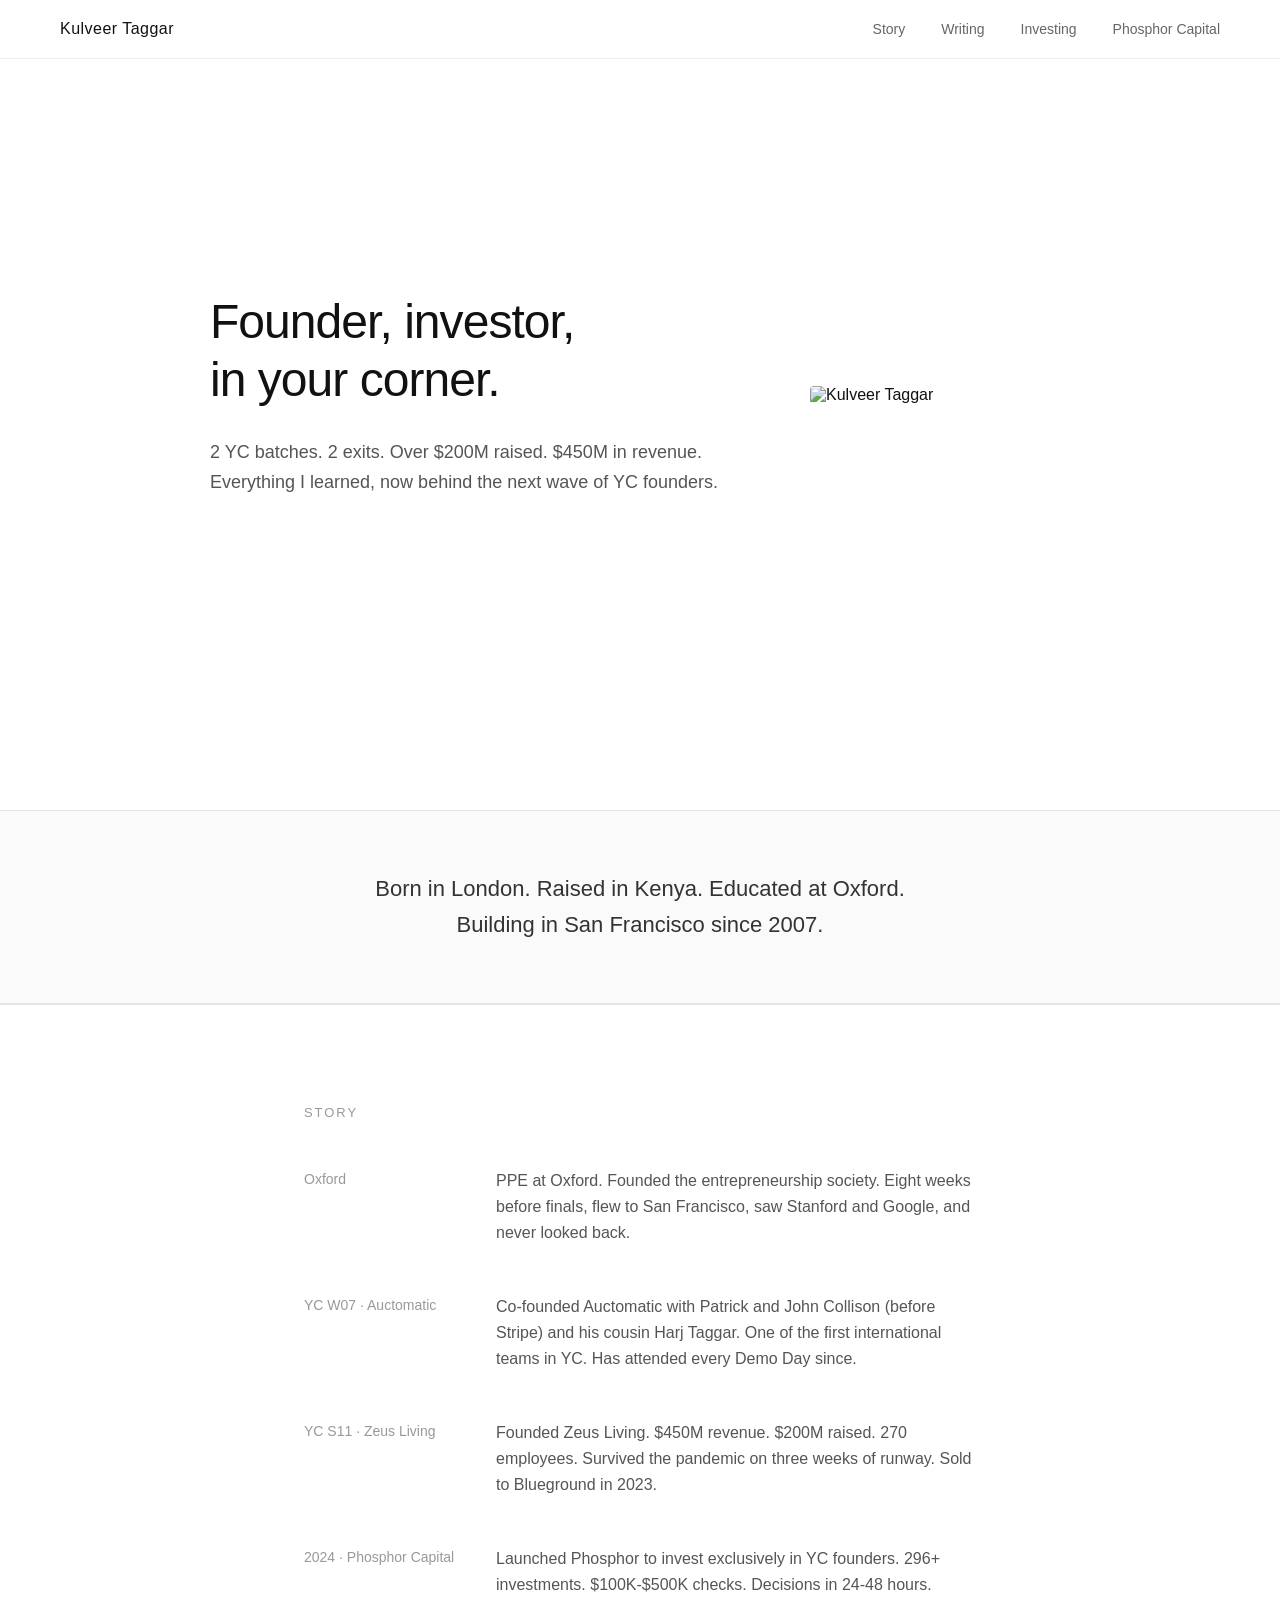
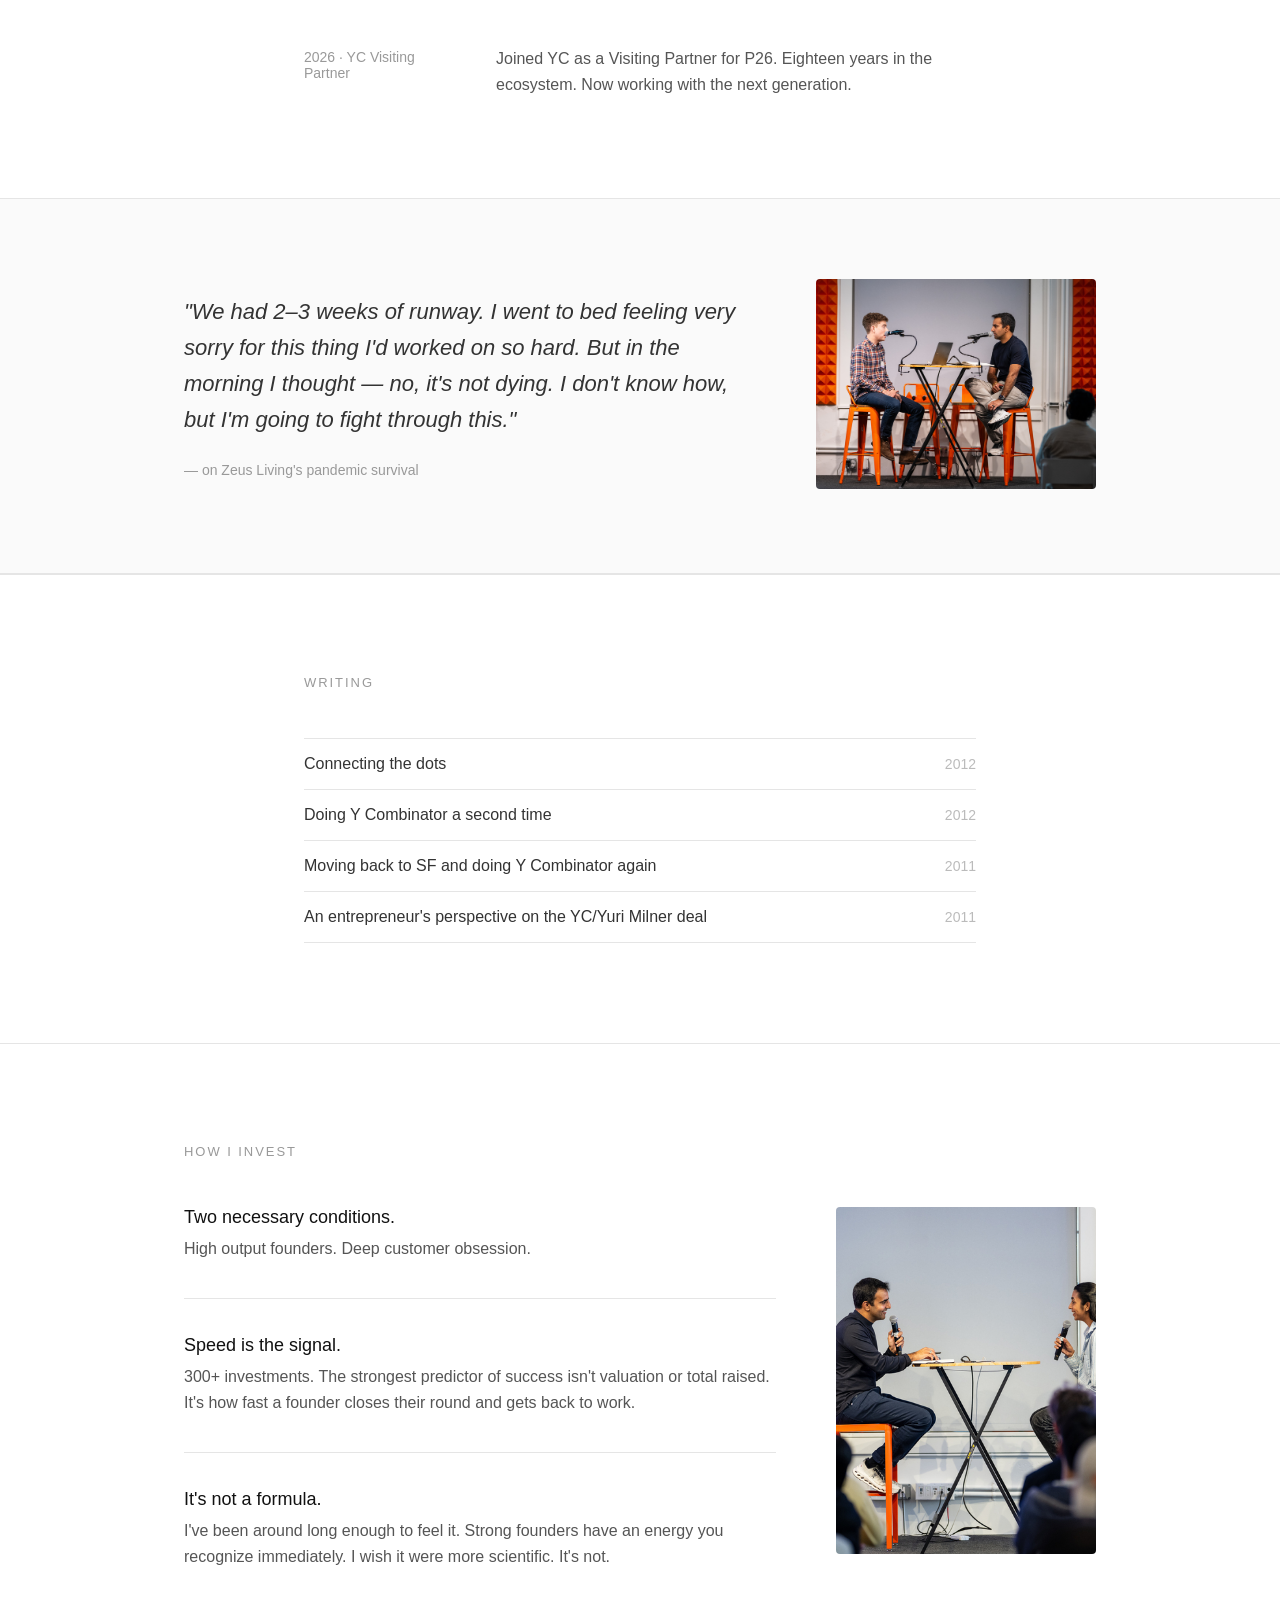
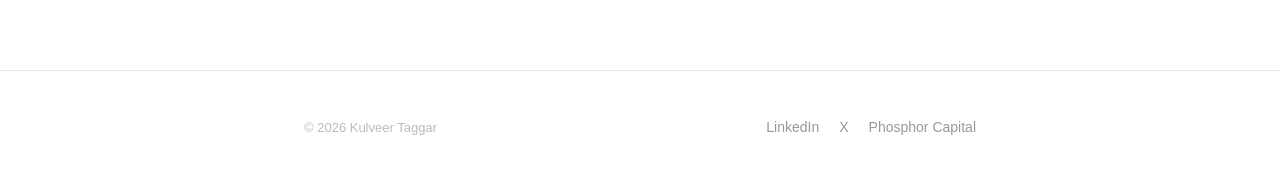
==== index.html @ 2632ff3e "Initial commit — Kulveer Taggar personal site Co-Authored-By: Claude Opus 4.6 (1M context) <noreply@" ====
<!DOCTYPE html>
<html lang="en">
<head>
  <meta charset="utf-8">
  <title>Kulveer Taggar</title>
  <meta content="width=device-width, initial-scale=1" name="viewport">
  <link href="css/style.css" rel="stylesheet" type="text/css">
  <link href="https://fonts.googleapis.com" rel="preconnect">
  <link href="https://fonts.gstatic.com" rel="preconnect" crossorigin="anonymous">
  <script src="https://ajax.googleapis.com/ajax/libs/webfont/1.6.26/webfont.js" type="text/javascript"></script>
  <script type="text/javascript">WebFont.load({ google: { families: ["Jost:300,400,500,600"] } });</script>
</head>
<body>

  <!-- NAV -->
  <nav class="navbar">
    <div class="nav-name">Kulveer Taggar</div>
    <div class="nav-links">
      <a href="#story">Story</a>
      <a href="#writing">Writing</a>
      <a href="#investing">Investing</a>
      <a href="https://phosphorcap.com" target="_blank">Phosphor Capital</a>
    </div>
  </nav>

  <!-- HERO -->
  <section class="hero">
    <div class="container-wide">
      <div class="hero-inner">
        <div class="hero-text">
          <h1>Founder, investor,<br>in your corner.</h1>
          <p>2 YC batches. 2 exits. Over $200M raised. $450M in revenue. Everything I learned, now behind the next wave of YC founders.</p>
        </div>
        <div class="hero-image">
          <img src="images/kulveer-headshot.jpg" alt="Kulveer Taggar">
        </div>
      </div>
    </div>
  </section>

  <!-- BIO STRIP -->
  <div class="bio-strip">
    <div class="container">
      <p>Born in London. Raised in Kenya. Educated at Oxford.<br>Building in San Francisco since 2007.</p>
    </div>
  </div>

  <!-- STORY -->
  <section class="story section-border" id="story">
    <div class="container">
      <h2>Story</h2>
      <div class="story-list">
        <div class="story-item">
          <div class="year">Oxford</div>
          <div class="content">
            <p>PPE at Oxford. Founded the entrepreneurship society. Eight weeks before finals, flew to San Francisco, saw Stanford and Google, and never looked back.</p>
          </div>
        </div>
        <div class="story-item">
          <div class="year">YC W07 · Auctomatic</div>
          <div class="content">
            <p>Co-founded Auctomatic with Patrick and John Collison (before Stripe) and his cousin Harj Taggar. One of the first international teams in YC. Has attended every Demo Day since.</p>
          </div>
        </div>
        <div class="story-item">
          <div class="year">YC S11 · Zeus Living</div>
          <div class="content">
            <p>Founded Zeus Living. $450M revenue. $200M raised. 270 employees. Survived the pandemic on three weeks of runway. Sold to Blueground in 2023.</p>
          </div>
        </div>
        <div class="story-item">
          <div class="year">2024 · Phosphor Capital</div>
          <div class="content">
            <p>Launched Phosphor to invest exclusively in YC founders. 296+ investments. $100K-$500K checks. Decisions in 24-48 hours.</p>
          </div>
        </div>
        <div class="story-item">
          <div class="year">2026 · YC Visiting Partner</div>
          <div class="content">
            <p>Joined YC as a Visiting Partner for P26. Eighteen years in the ecosystem. Now working with the next generation.</p>
          </div>
        </div>
      </div>
    </div>
  </section>

  <!-- QUOTE -->
  <div class="quote-section">
    <div class="container-wide">
      <div class="quote-with-image">
        <div class="quote-text">
          <blockquote>"We had 2–3 weeks of runway. I went to bed feeling very sorry for this thing I'd worked on so hard. But in the morning I thought — no, it's not dying. I don't know how, but I'm going to fight through this."</blockquote>
          <div class="attribution">— on Zeus Living's pandemic survival</div>
        </div>
        <div class="quote-image">
          <img src="images/kul-founder-1.jpg" alt="Kulveer working with a founder at YC">
        </div>
      </div>
    </div>
  </div>

  <!-- WRITING -->
  <section class="writing section-border" id="writing">
    <div class="container">
      <h2>Writing</h2>
      <div class="writing-list">
        <a href="writing/connecting-the-dots.html" class="writing-item">
          <span class="writing-title">Connecting the dots</span>
          <span class="writing-date">2012</span>
        </a>
        <a href="writing/doing-yc-a-second-time.html" class="writing-item">
          <span class="writing-title">Doing Y Combinator a second time</span>
          <span class="writing-date">2012</span>
        </a>
        <a href="writing/moving-back-to-sf.html" class="writing-item">
          <span class="writing-title">Moving back to SF and doing Y Combinator again</span>
          <span class="writing-date">2011</span>
        </a>
        <a href="writing/yc-yuri-milner-deal.html" class="writing-item">
          <span class="writing-title">An entrepreneur's perspective on the YC/Yuri Milner deal</span>
          <span class="writing-date">2011</span>
        </a>
      </div>

    </div>
  </section>


  <!-- INVESTING -->
  <section class="investing section-border" id="investing">
    <div class="container-wide">
      <h2>How I Invest</h2>
      <div class="investing-layout">
        <div class="principles">
          <div class="principle">
            <h3>Two necessary conditions.</h3>
            <p>High output founders. Deep customer obsession.</p>
          </div>
          <div class="principle">
            <h3>Speed is the signal.</h3>
            <p>300+ investments. The strongest predictor of success isn't valuation or total raised. It's how fast a founder closes their round and gets back to work.</p>
          </div>
          <div class="principle">
            <h3>It's not a formula.</h3>
            <p>I've been around long enough to feel it. Strong founders have an energy you recognize immediately. I wish it were more scientific. It's not.</p>
          </div>
        </div>
        <div class="investing-image">
          <img src="images/kul-founder-2.jpg" alt="Kulveer on stage with a founder at YC">
        </div>
      </div>
    </div>
  </section>

  <!-- FOOTER -->
  <footer>
    <div class="footer-inner">
      <div class="footer-copy">&copy; 2026 Kulveer Taggar</div>
      <div class="footer-links">
        <a href="https://www.linkedin.com/in/kulveer/" target="_blank">LinkedIn</a>
        <a href="https://x.com/kul" target="_blank">X</a>
        <a href="https://phosphorcap.com" target="_blank">Phosphor Capital</a>
      </div>
    </div>
  </footer>

</body>
</html>
---- css/style.css ----
* {
  margin: 0;
  padding: 0;
  box-sizing: border-box;
}

body {
  font-family: 'Jost', sans-serif;
  background-color: #fff;
  color: #111;
  -webkit-font-smoothing: antialiased;
}

a {
  color: inherit;
  text-decoration: none;
}

/* NAV */
.navbar {
  position: fixed;
  top: 0;
  left: 0;
  right: 0;
  z-index: 100;
  background-color: rgba(255,255,255,0.95);
  backdrop-filter: blur(10px);
  -webkit-backdrop-filter: blur(10px);
  padding: 20px 60px;
  display: flex;
  justify-content: space-between;
  align-items: center;
  border-bottom: 1px solid #eee;
}

.nav-name {
  font-size: 16px;
  font-weight: 500;
  letter-spacing: 0.03em;
}

.nav-links {
  display: flex;
  gap: 36px;
  font-size: 14px;
  font-weight: 400;
  color: #666;
}

.nav-links a:hover {
  color: #111;
}

/* LAYOUT */
.container {
  max-width: 720px;
  margin: 0 auto;
  padding: 0 24px;
}

.container-wide {
  max-width: 960px;
  margin: 0 auto;
  padding: 0 24px;
}

section {
  padding: 100px 0;
}

.section-border {
  border-top: 1px solid #e5e5e5;
}

/* HERO */
.hero {
  min-height: 90vh;
  display: flex;
  align-items: center;
  padding-top: 80px;
}

.hero-inner {
  display: flex;
  align-items: center;
  gap: 80px;
}

.hero-text h1 {
  font-size: 48px;
  font-weight: 300;
  line-height: 1.2;
  margin-bottom: 28px;
  letter-spacing: -0.02em;
}

.hero-text p {
  font-size: 18px;
  line-height: 30px;
  color: #555;
  max-width: 520px;
}

.hero-image img {
  width: 260px;
  object-fit: cover;
  display: block;
  border-radius: 4px;
  filter: grayscale(15%);
}

/* BIO STRIP */
.bio-strip {
  background-color: #fafafa;
  border-top: 1px solid #e5e5e5;
  border-bottom: 1px solid #e5e5e5;
  padding: 60px 0;
}

.bio-strip p {
  font-size: 22px;
  line-height: 36px;
  color: #333;
  text-align: center;
  max-width: 700px;
  margin: 0 auto;
  font-weight: 300;
}

/* STORY */
.story h2, .investing h2, .portfolio-section h2 {
  font-size: 13px;
  font-weight: 500;
  letter-spacing: 0.15em;
  text-transform: uppercase;
  color: #999;
  margin-bottom: 48px;
}

.story-list {
  display: flex;
  flex-direction: column;
  gap: 48px;
}

.story-item {
  display: grid;
  grid-template-columns: 160px 1fr;
  gap: 32px;
}

.story-item .year {
  font-size: 14px;
  font-weight: 400;
  color: #999;
  padding-top: 3px;
}

.story-item .content h3 {
  font-size: 18px;
  font-weight: 500;
  margin-bottom: 8px;
}

.story-item .content p {
  font-size: 16px;
  line-height: 26px;
  color: #555;
}

/* PORTFOLIO */
.portfolio-section {
  padding: 100px 0;
}

.portfolio-grid {
  display: flex;
  flex-wrap: wrap;
  gap: 0;
}

.portfolio-grid a {
  font-size: 16px;
  color: #555;
  padding: 6px 0;
  border-bottom: 1px solid transparent;
  transition: color 0.15s;
}

.portfolio-grid a:hover {
  color: #111;
}

.portfolio-grid a::after {
  content: ", ";
  color: #ccc;
}

.portfolio-grid a:last-child::after {
  content: "";
}

.portfolio-note {
  margin-top: 24px;
  font-size: 14px;
  color: #999;
}

/* QUOTE WITH IMAGE */
.quote-with-image {
  display: grid;
  grid-template-columns: 1fr 280px;
  gap: 60px;
  align-items: center;
}

.quote-text blockquote {
  font-size: 22px;
  line-height: 36px;
  font-weight: 300;
  color: #333;
  font-style: italic;
  max-width: 640px;
}

.quote-text .attribution {
  margin-top: 24px;
  font-size: 14px;
  color: #999;
  font-style: normal;
}

.quote-image img {
  width: 100%;
  border-radius: 4px;
  object-fit: cover;
  aspect-ratio: 4/3;
}

/* INVESTING WITH IMAGE */
.investing-layout {
  display: grid;
  grid-template-columns: 1fr 260px;
  gap: 60px;
  align-items: start;
}

.investing-image {
  position: sticky;
  top: 100px;
}

.investing-image img {
  width: 100%;
  border-radius: 4px;
  object-fit: cover;
  aspect-ratio: 3/4;
  object-position: center 20%;
}

/* WRITING */
.writing h2 {
  font-size: 13px;
  font-weight: 500;
  letter-spacing: 0.15em;
  text-transform: uppercase;
  color: #999;
  margin-bottom: 48px;
}

.writing-list {
  display: flex;
  flex-direction: column;
}

.writing-item {
  display: flex;
  justify-content: space-between;
  align-items: baseline;
  padding: 16px 0;
  border-bottom: 1px solid #e5e5e5;
  transition: color 0.15s;
  gap: 24px;
}

.writing-item:first-child {
  border-top: 1px solid #e5e5e5;
}

.writing-item:hover {
  color: #000;
}

.writing-item:hover .writing-title {
  color: #000;
}

.writing-title {
  font-size: 16px;
  color: #333;
  transition: color 0.15s;
}

.writing-date {
  font-size: 14px;
  color: #bbb;
  flex-shrink: 0;
}

.writing-archive {
  display: inline-block;
  margin-top: 24px;
  font-size: 14px;
  color: #999;
  border-bottom: 1px solid #ccc;
  transition: color 0.15s;
}

.writing-archive:hover {
  color: #111;
}

/* INVESTING */
.investing {
  padding: 100px 0;
}

.principles {
  display: flex;
  flex-direction: column;
  gap: 36px;
}

.principle {
  padding-bottom: 36px;
  border-bottom: 1px solid #e5e5e5;
}

.principle:last-child {
  border-bottom: none;
  padding-bottom: 0;
}

.principle h3 {
  font-size: 18px;
  font-weight: 500;
  margin-bottom: 8px;
}

.principle p {
  font-size: 16px;
  line-height: 26px;
  color: #555;
}

/* QUOTE */
.quote-section {
  background-color: #fafafa;
  border-top: 1px solid #e5e5e5;
  border-bottom: 1px solid #e5e5e5;
  padding: 80px 0;
}

/* FOOTER */
footer {
  border-top: 1px solid #e5e5e5;
  padding: 48px 0;
}

.footer-inner {
  max-width: 720px;
  margin: 0 auto;
  padding: 0 24px;
  display: flex;
  justify-content: space-between;
  align-items: center;
}

.footer-links {
  display: flex;
  gap: 20px;
  align-items: center;
}

.footer-links a {
  color: #999;
  font-size: 14px;
  transition: color 0.15s;
}

.footer-links a:hover {
  color: #111;
}

.footer-copy {
  color: #bbb;
  font-size: 13px;
}

.social-icon {
  width: 20px;
  height: 20px;
  display: inline-block;
  vertical-align: middle;
}

/* POST PAGES */
.post {
  padding-top: 120px;
  padding-bottom: 80px;
}

.post-date {
  font-size: 14px;
  color: #999;
  margin-bottom: 12px;
}

.post-title {
  font-size: 36px;
  font-weight: 400;
  line-height: 1.25;
  letter-spacing: -0.01em;
  margin-bottom: 48px;
}

.post-body p {
  font-size: 17px;
  line-height: 28px;
  color: #333;
  margin-bottom: 20px;
}

.post-body h2 {
  font-size: 18px;
  font-weight: 500;
  margin-top: 40px;
  margin-bottom: 12px;
  color: #111;
}

.post-back {
  display: inline-block;
  margin-top: 48px;
  font-size: 14px;
  color: #999;
  border-bottom: 1px solid #ccc;
  transition: color 0.15s;
}

.post-back:hover {
  color: #111;
}

/* RESPONSIVE */
@media (max-width: 768px) {
  .navbar {
    padding: 16px 24px;
  }
  .nav-links {
    gap: 24px;
    font-size: 13px;
  }
  .hero {
    min-height: auto;
    padding-top: 120px;
    padding-bottom: 60px;
  }
  .hero .container-wide {
    max-width: 100%;
  }
  .hero-inner {
    flex-direction: column-reverse;
    gap: 40px;
    text-align: center;
  }
  .hero-text h1 {
    font-size: 32px;
  }
  .hero-text p {
    max-width: 100%;
  }
  .hero-image img {
    width: 200px;
    margin: 0 auto;
  }
  section {
    padding: 70px 0;
  }
  .story-item {
    grid-template-columns: 1fr;
    gap: 8px;
  }
  .bio-strip p {
    font-size: 18px;
    line-height: 30px;
  }
  .quote-with-image {
    grid-template-columns: 1fr;
    gap: 32px;
  }
  .quote-text blockquote {
    font-size: 18px;
    line-height: 30px;
  }
  .quote-image img {
    max-width: 240px;
  }
  .investing-layout {
    grid-template-columns: 1fr;
    gap: 32px;
  }
  .investing-image {
    position: static;
    max-width: 240px;
  }
  .footer-inner {
    flex-direction: column;
    gap: 16px;
    text-align: center;
  }
}

@media (max-width: 480px) {
  .nav-links {
    display: none;
  }
}
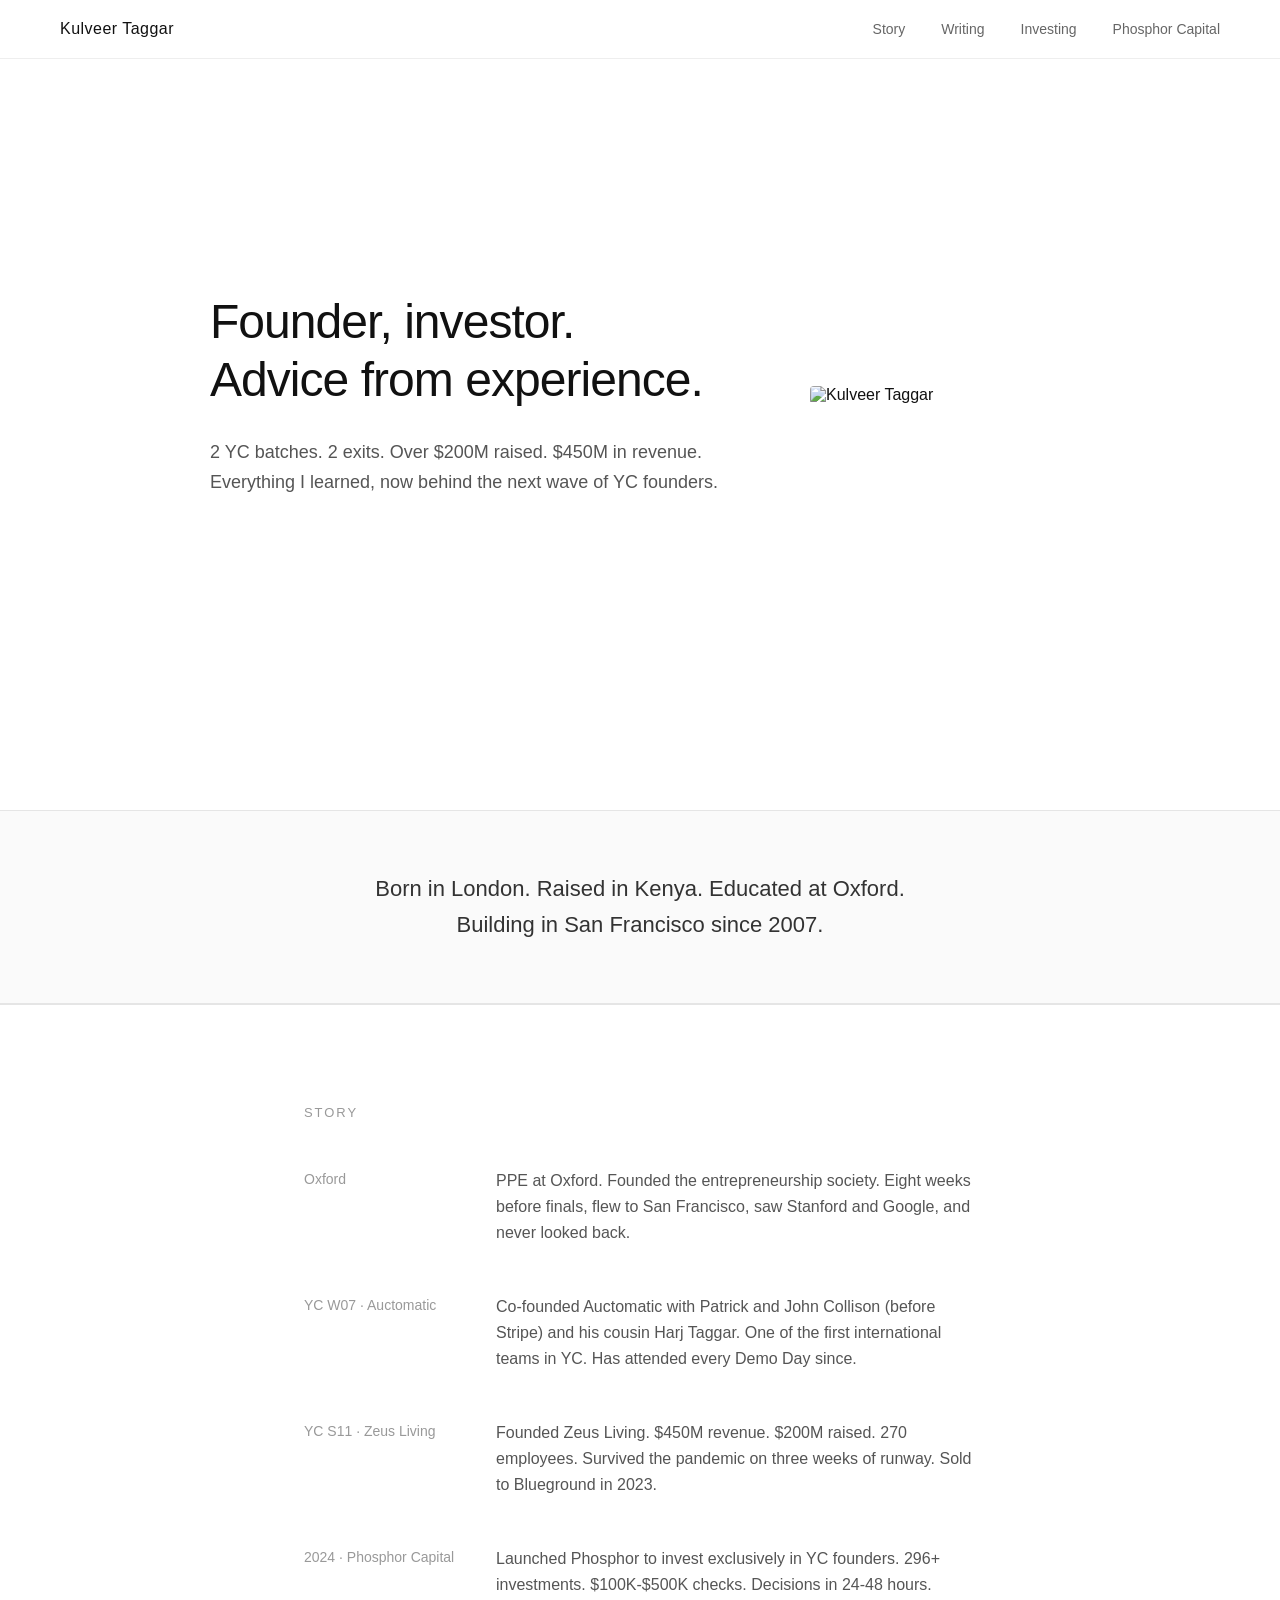
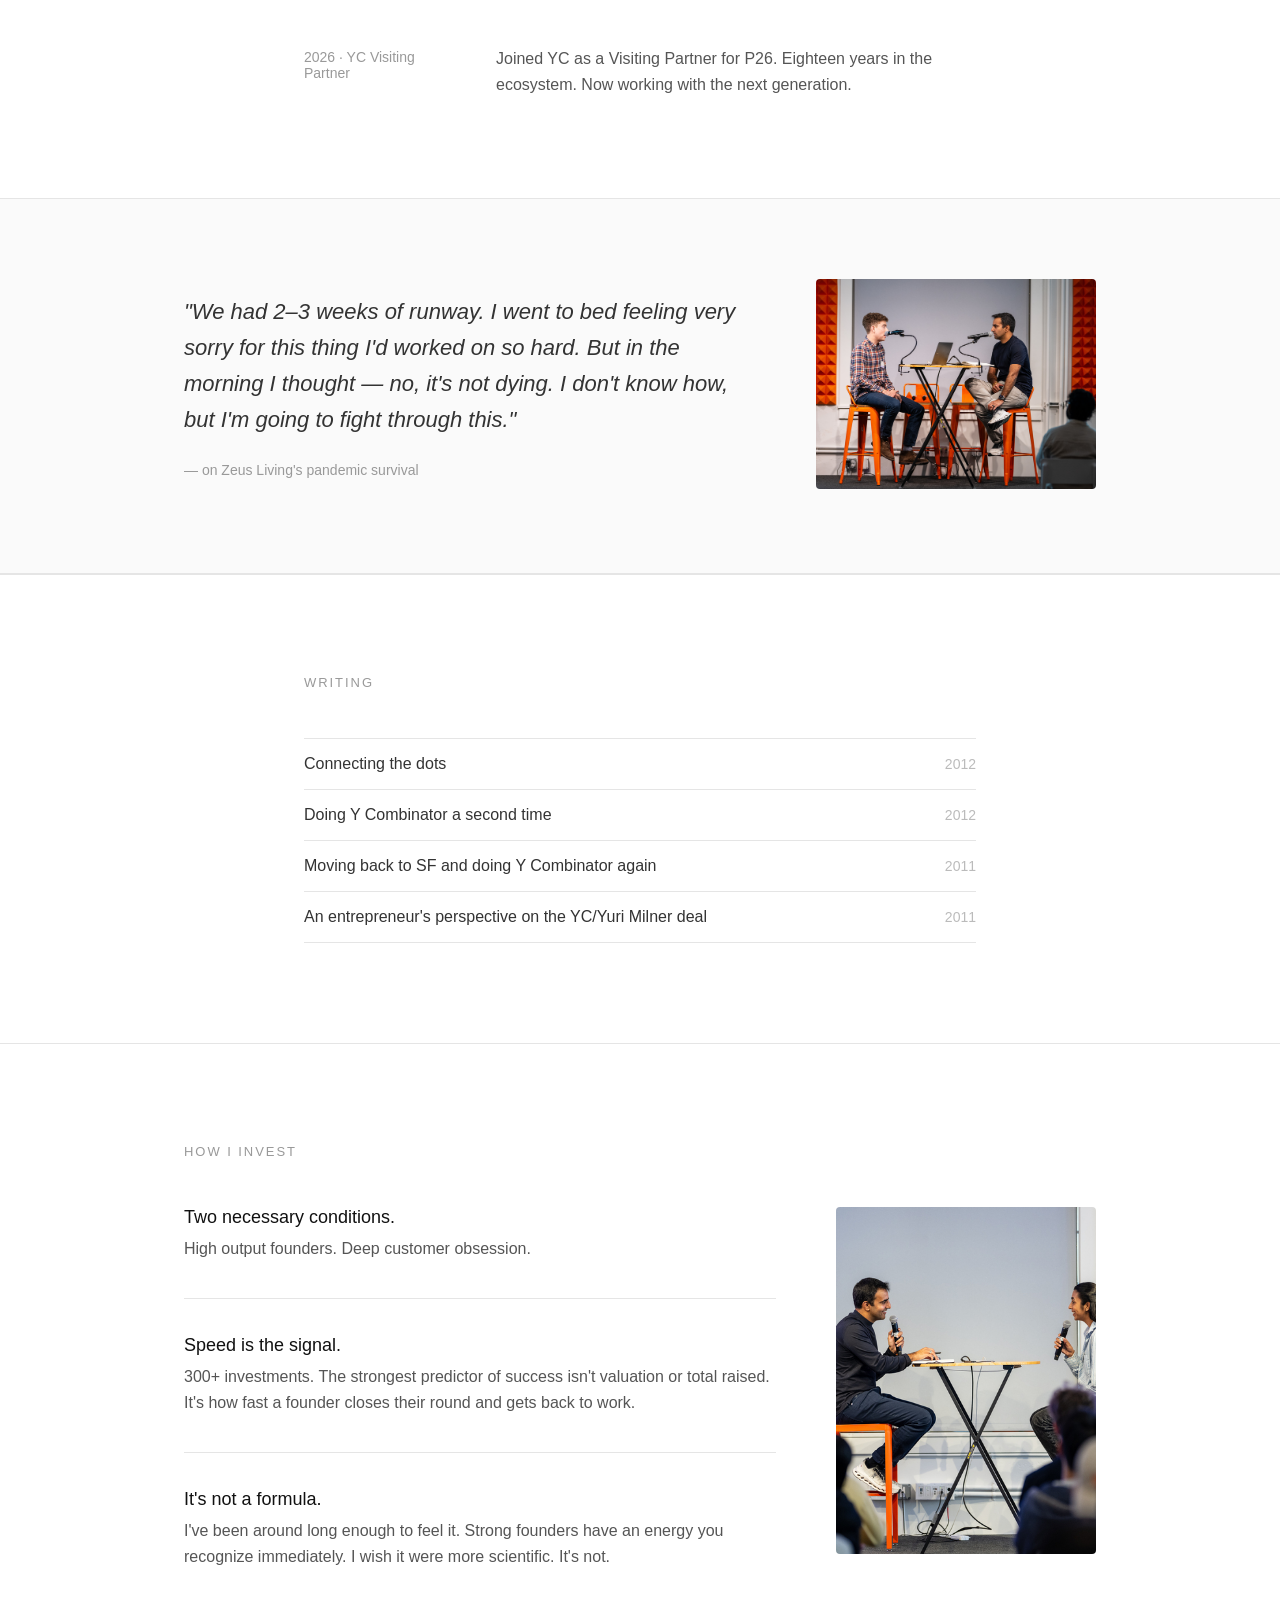
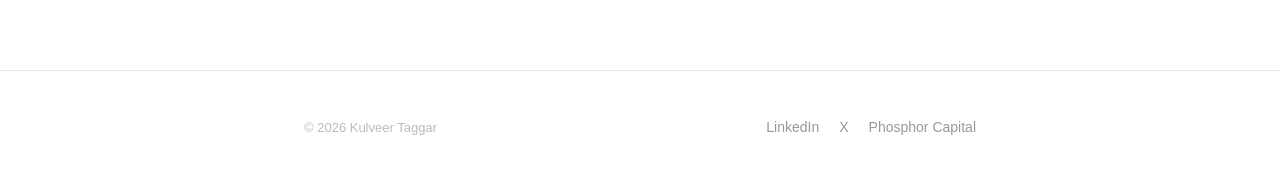
==== commit 51e850c5: "Update hero heading Co-Authored-By: Claude Opus 4.6 (1M context) <noreply@anthropic.com>" ====
--- a/index.html
+++ b/index.html
@@ -28,7 +28,7 @@
     <div class="container-wide">
       <div class="hero-inner">
         <div class="hero-text">
-          <h1>Founder, investor,<br>in your corner.</h1>
+          <h1>Founder, investor.<br>Advice from experience.</h1>
           <p>2 YC batches. 2 exits. Over $200M raised. $450M in revenue. Everything I learned, now behind the next wave of YC founders.</p>
         </div>
         <div class="hero-image">
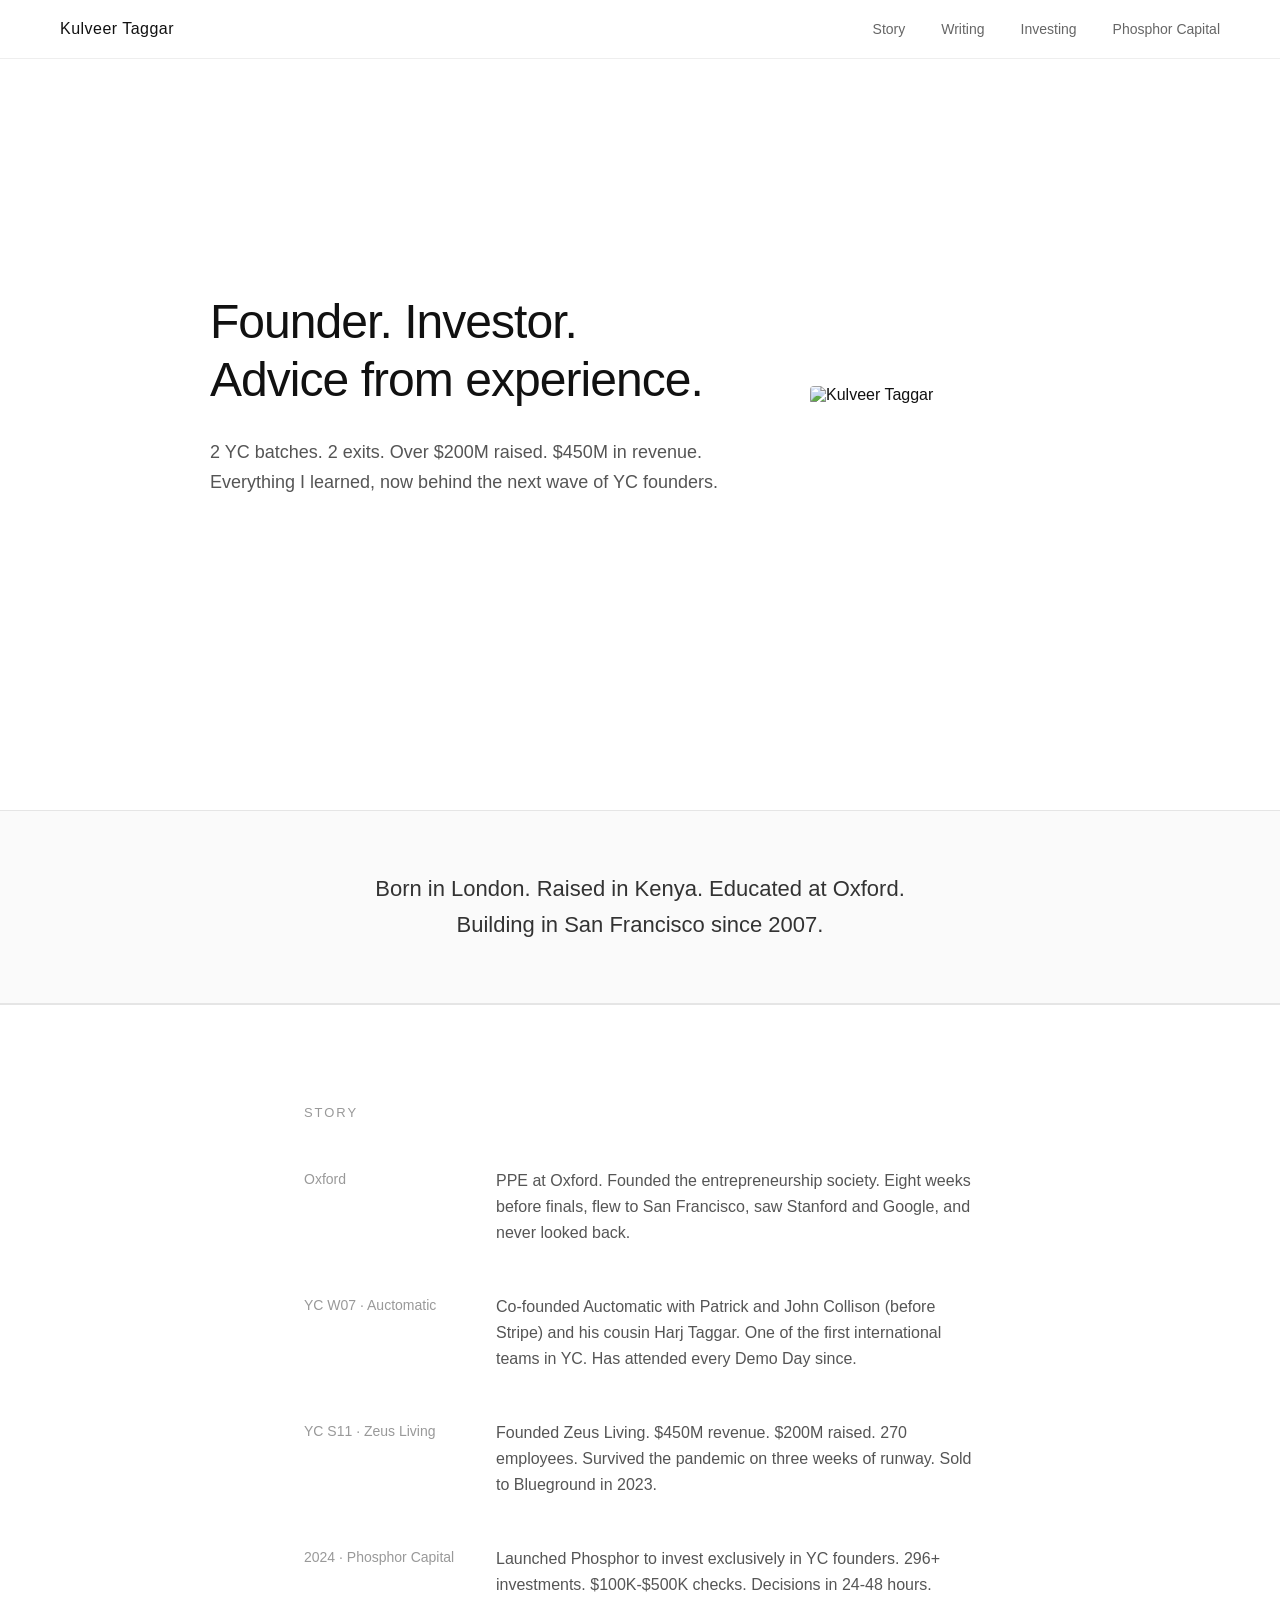
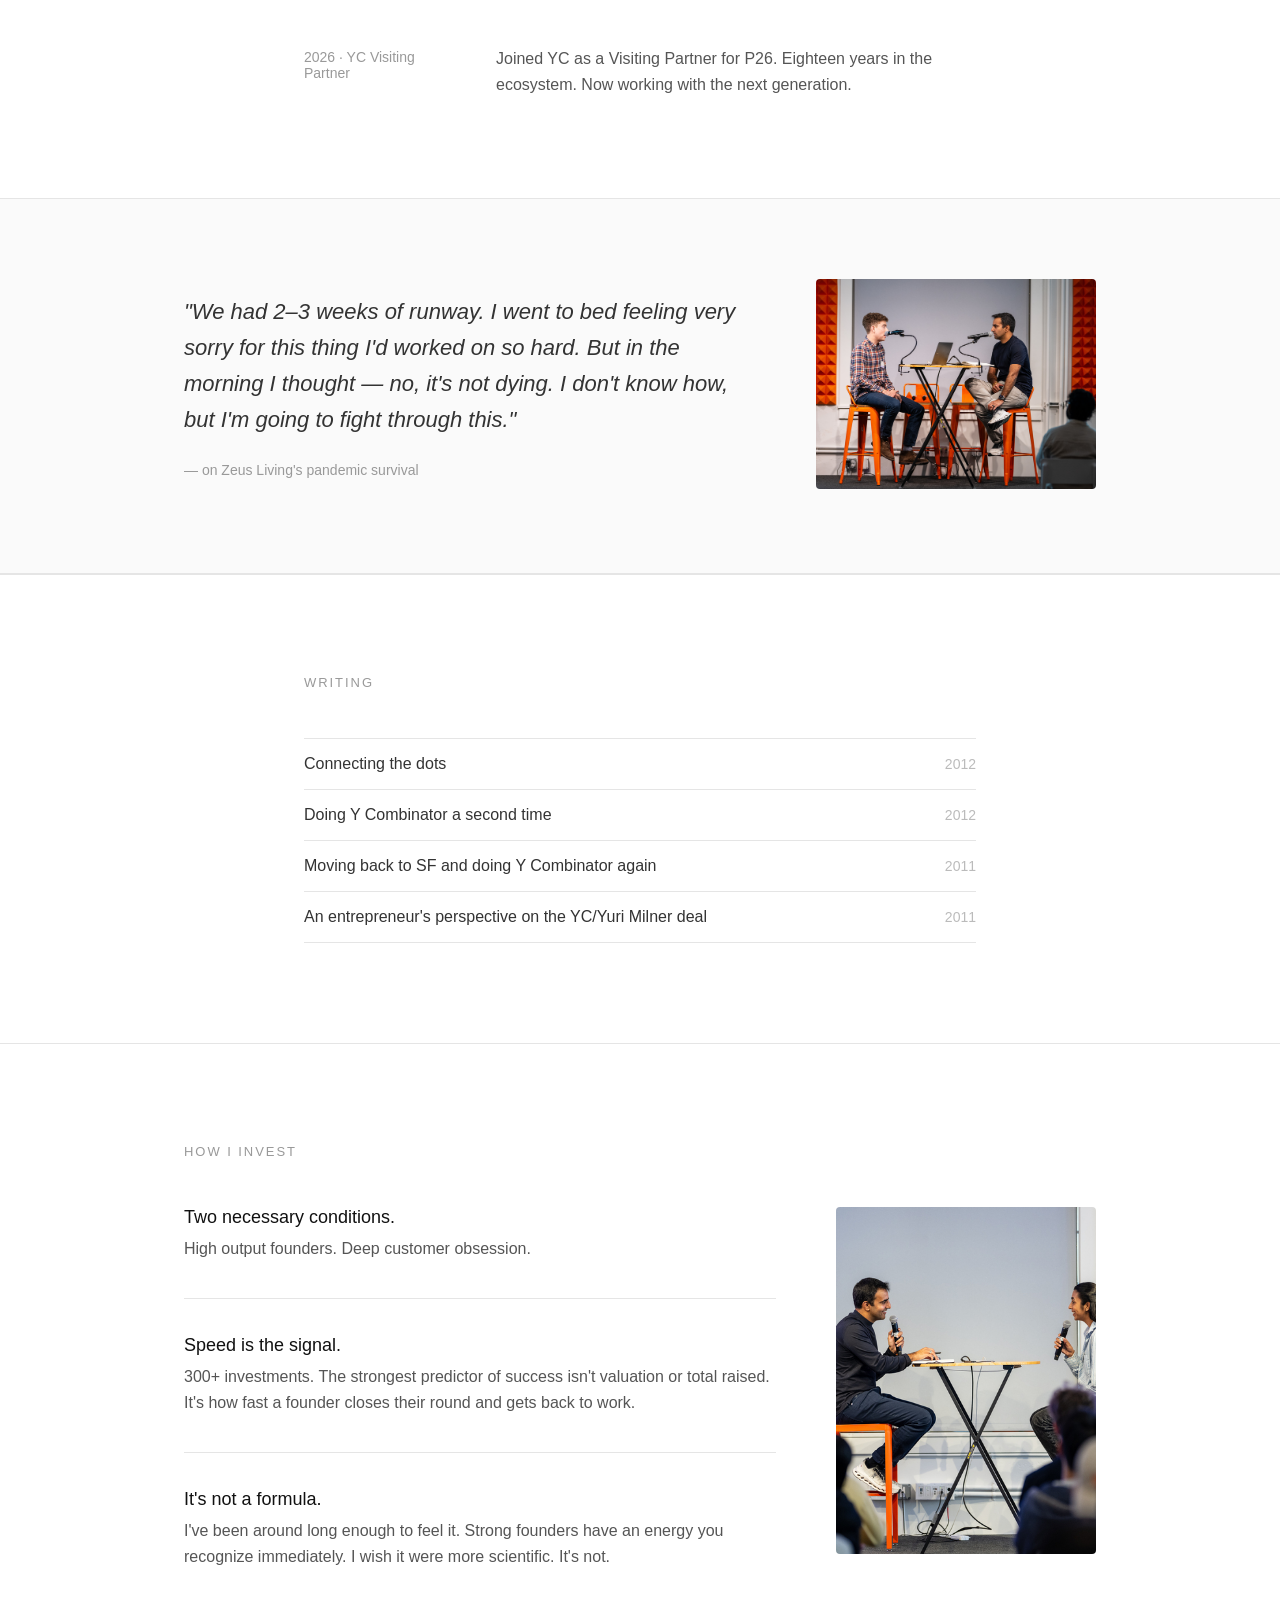
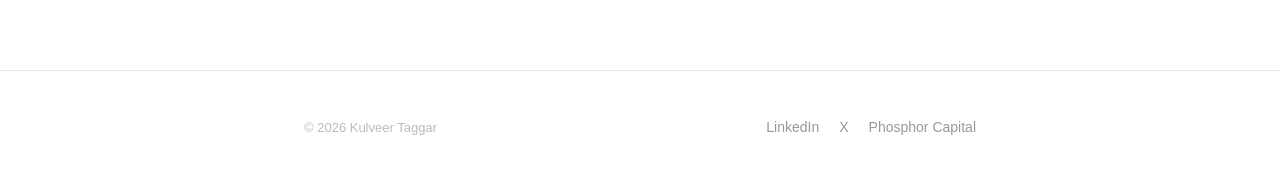
==== commit 88f3bbea: "Fix heading punctuation Co-Authored-By: Claude Opus 4.6 (1M context) <noreply@anthropic.com>" ====
--- a/index.html
+++ b/index.html
@@ -28,7 +28,7 @@
     <div class="container-wide">
       <div class="hero-inner">
         <div class="hero-text">
-          <h1>Founder, investor.<br>Advice from experience.</h1>
+          <h1>Founder. Investor.<br>Advice from experience.</h1>
           <p>2 YC batches. 2 exits. Over $200M raised. $450M in revenue. Everything I learned, now behind the next wave of YC founders.</p>
         </div>
         <div class="hero-image">
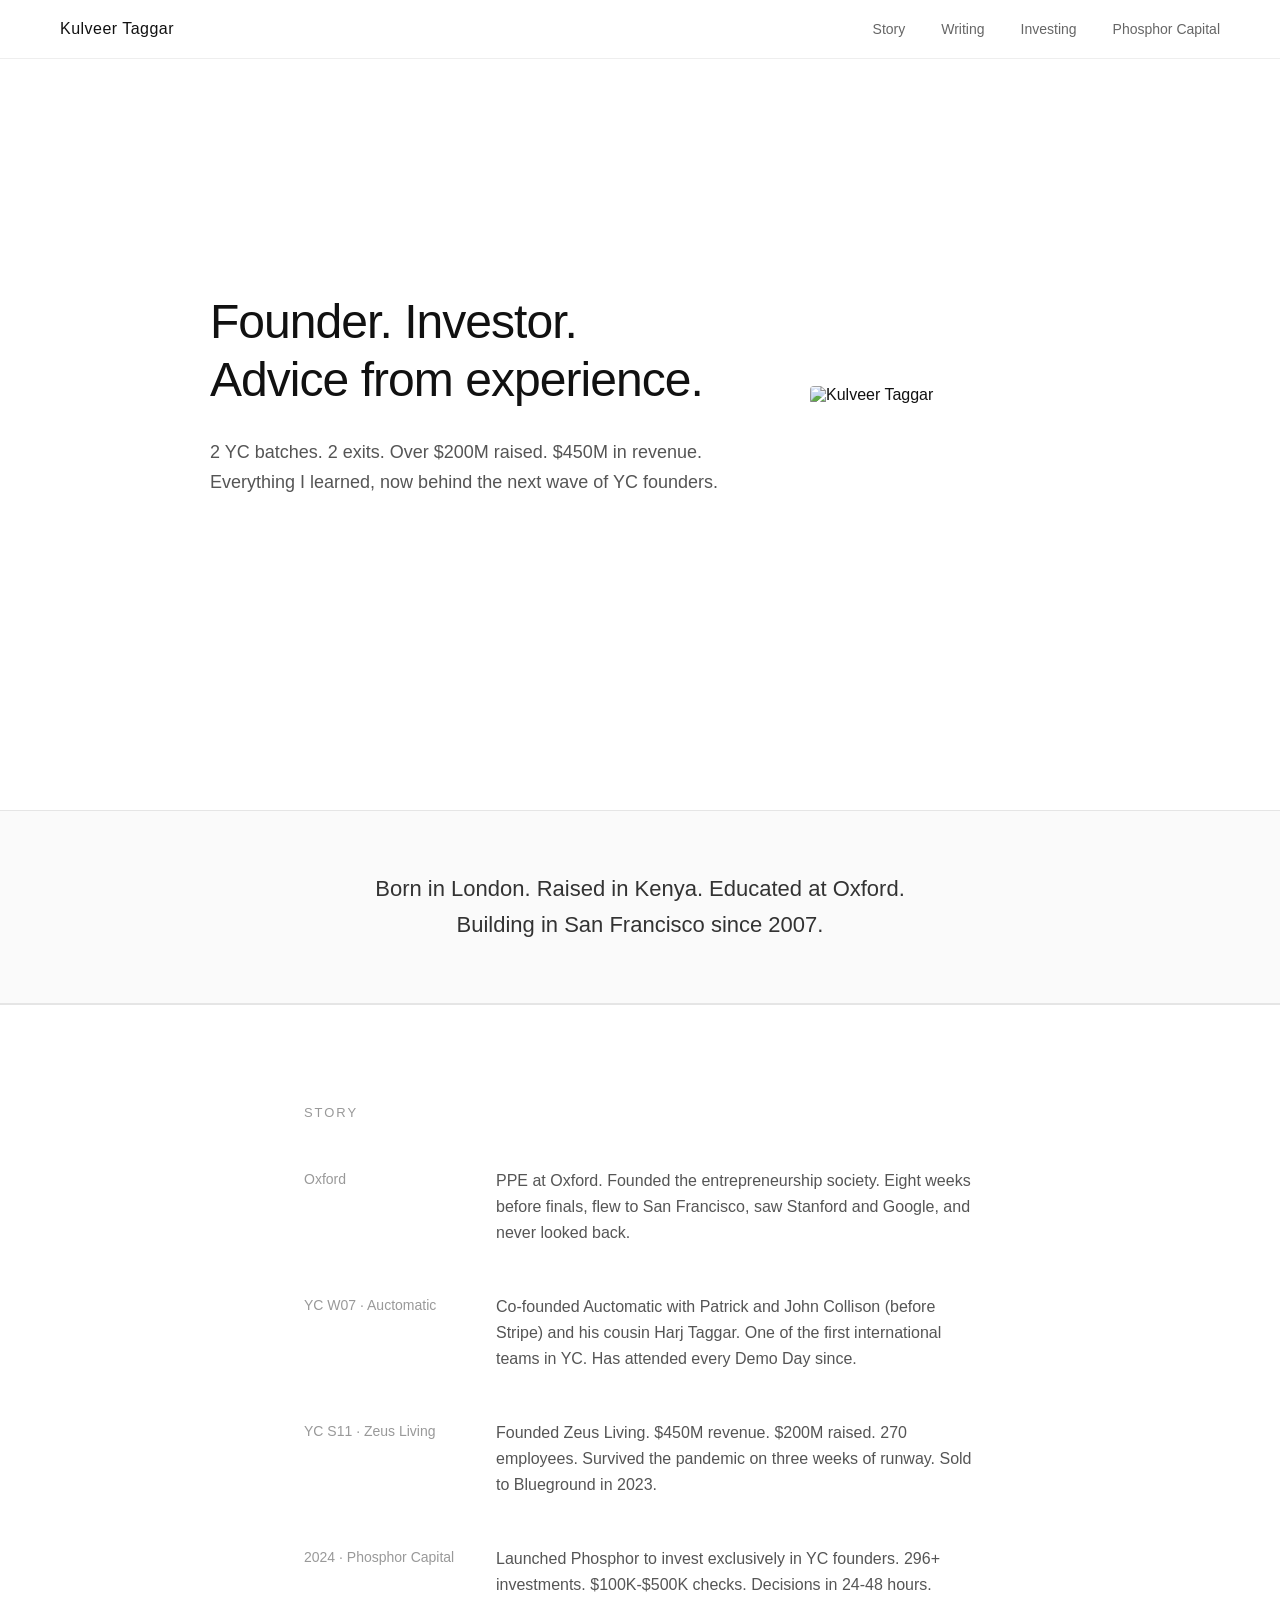
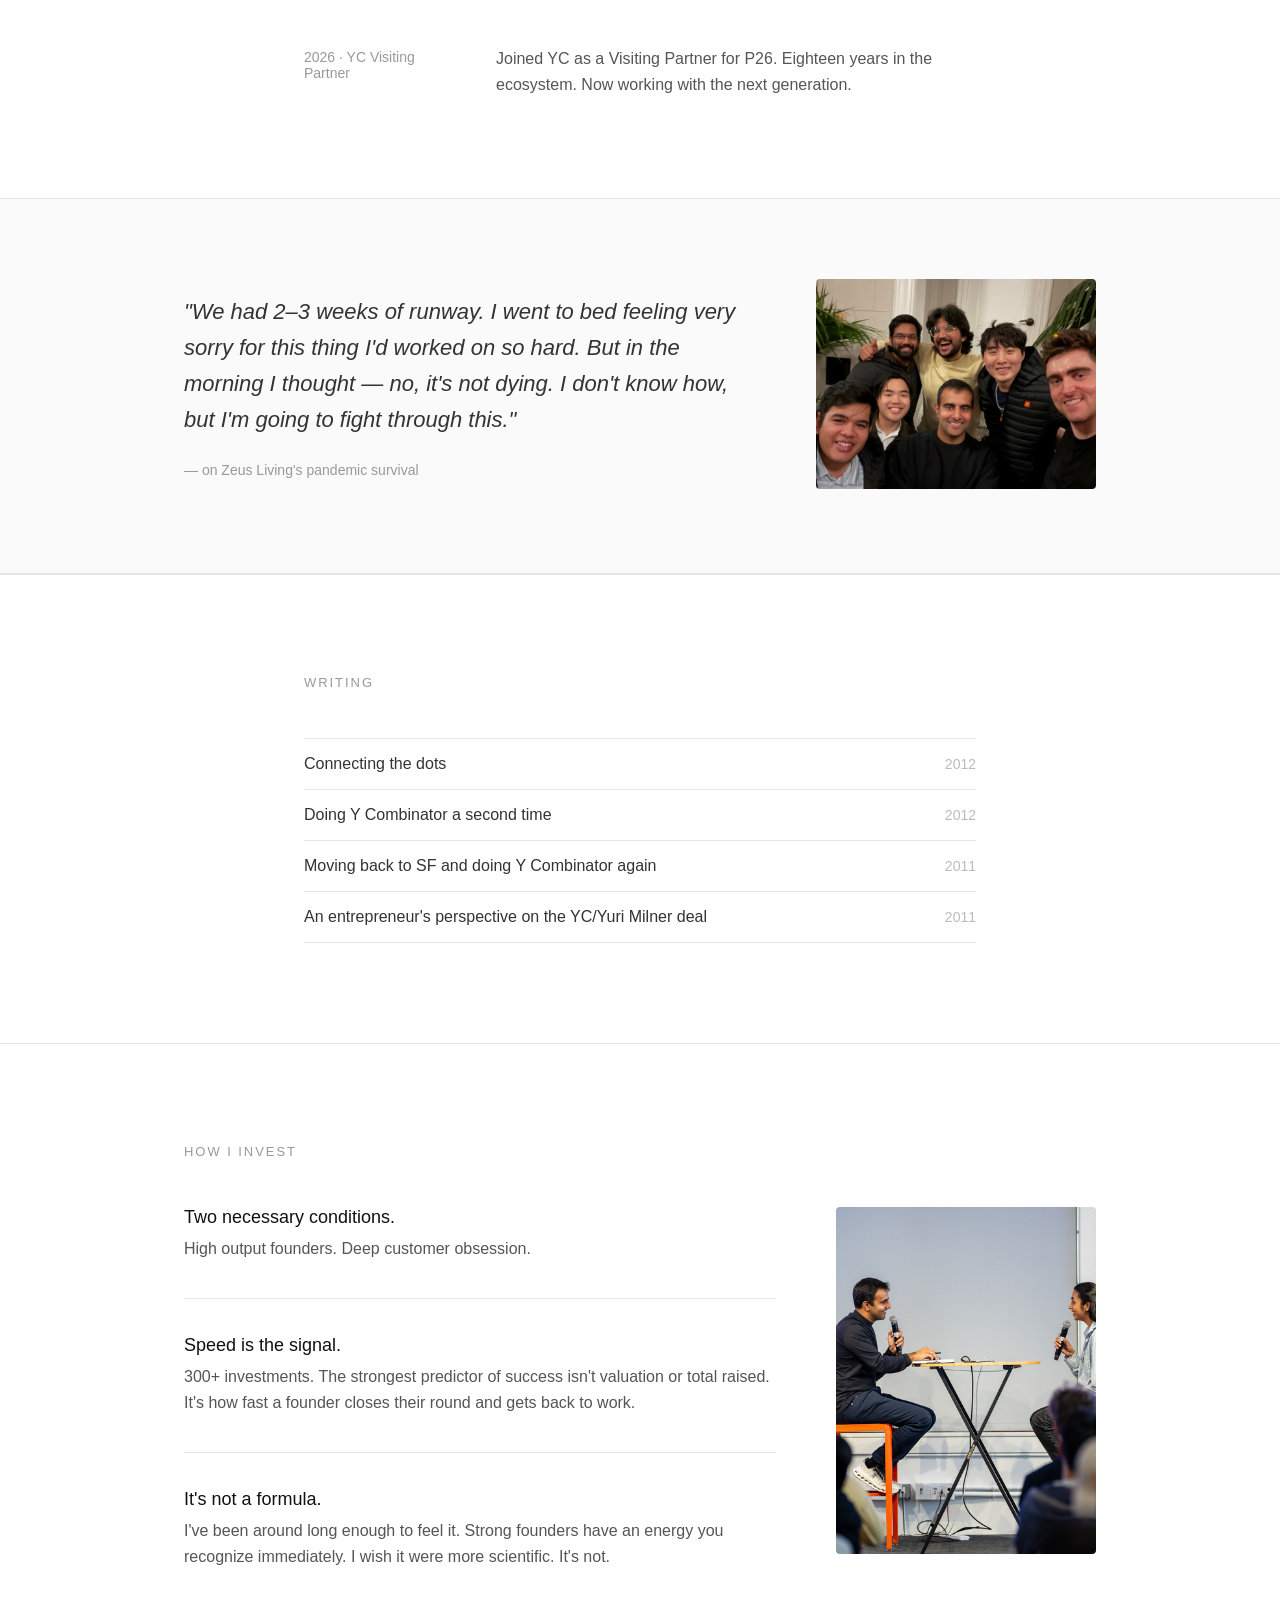
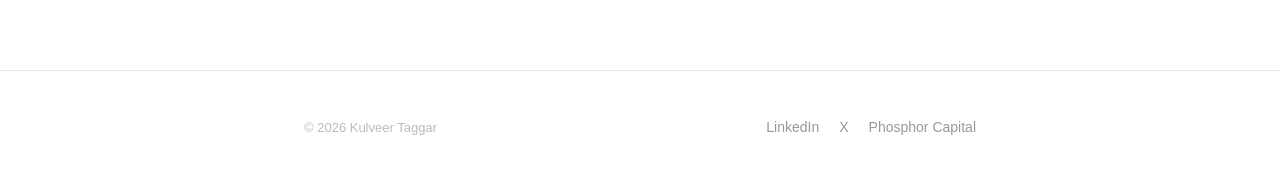
==== commit ab9a932a: "Add group founder photo to quote section Co-Authored-By: Claude Opus 4.6 (1M context) <noreply@anthr" ====
--- a/index.html
+++ b/index.html
@@ -93,7 +93,7 @@
           <div class="attribution">— on Zeus Living's pandemic survival</div>
         </div>
         <div class="quote-image">
-          <img src="images/kul-founder-1.jpg" alt="Kulveer working with a founder at YC">
+          <img src="images/kul-founders-group.jpg" alt="Kulveer with YC founders">
         </div>
       </div>
     </div>
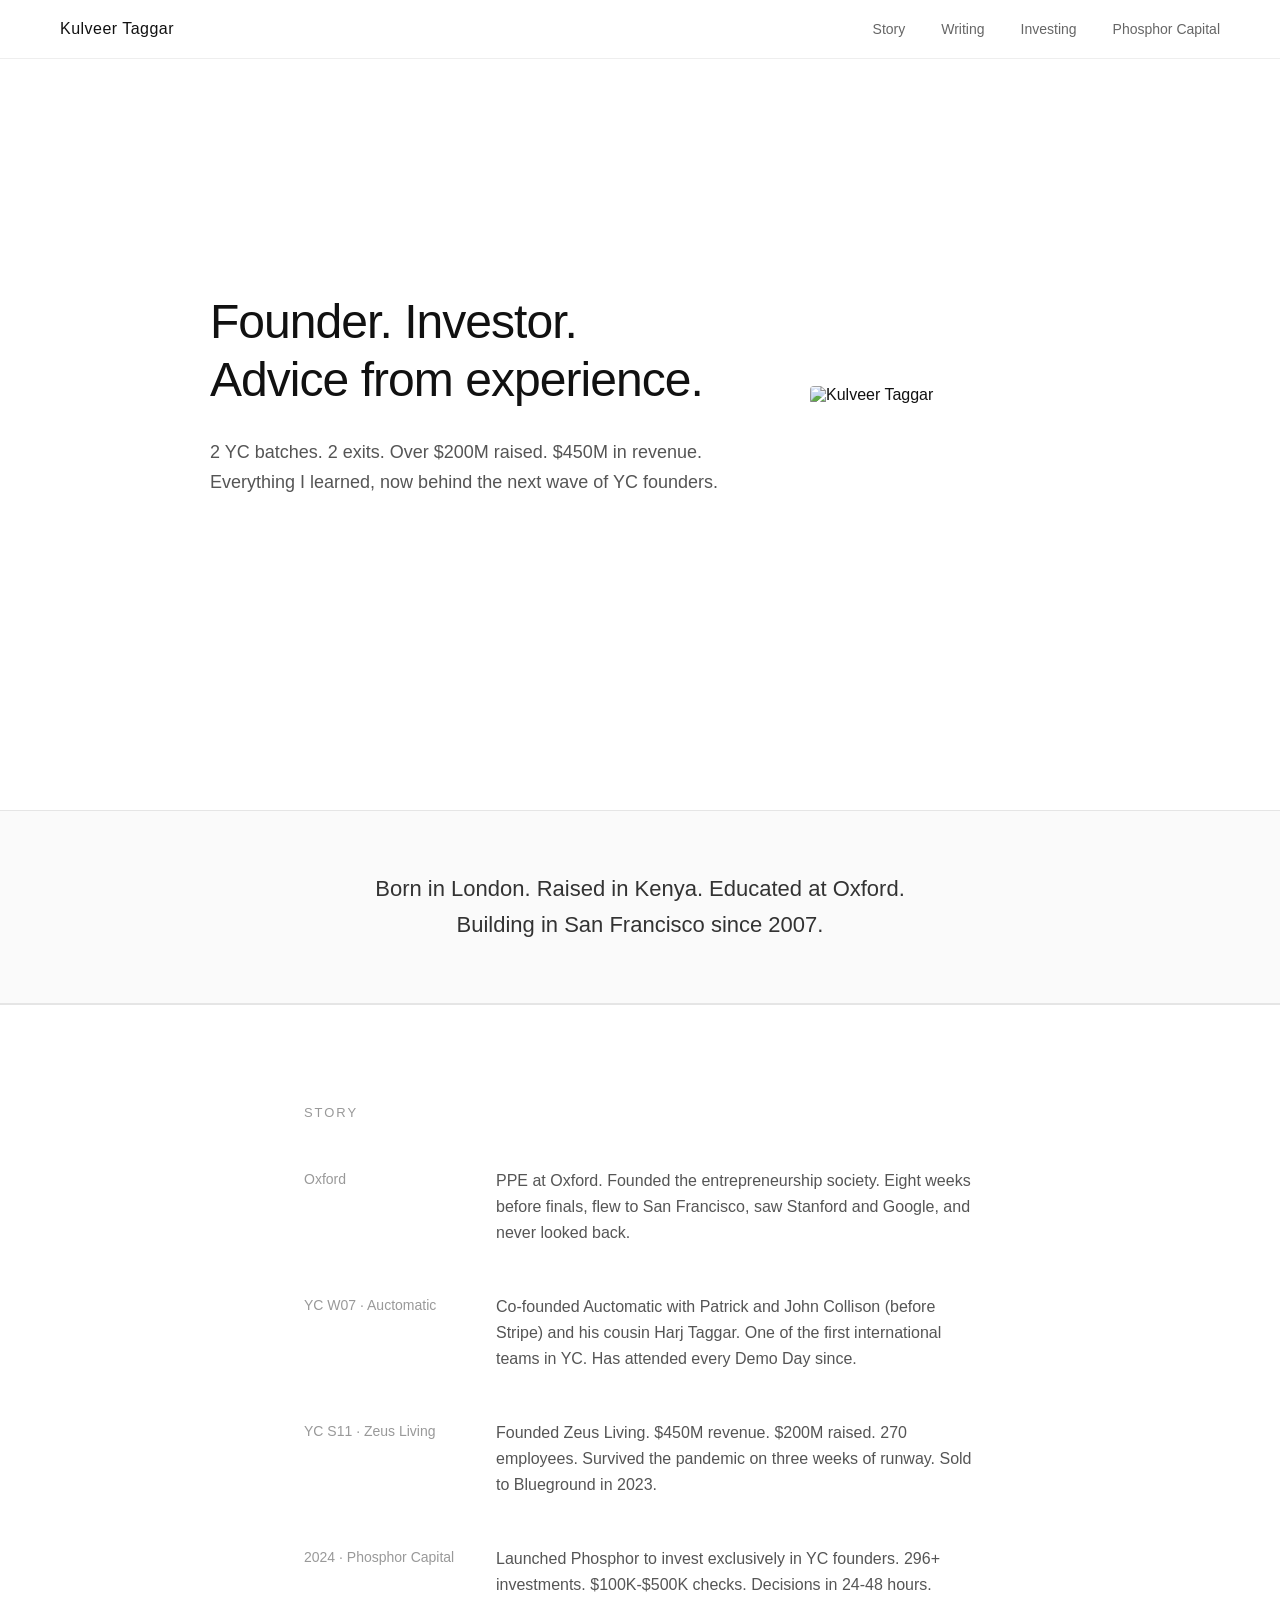
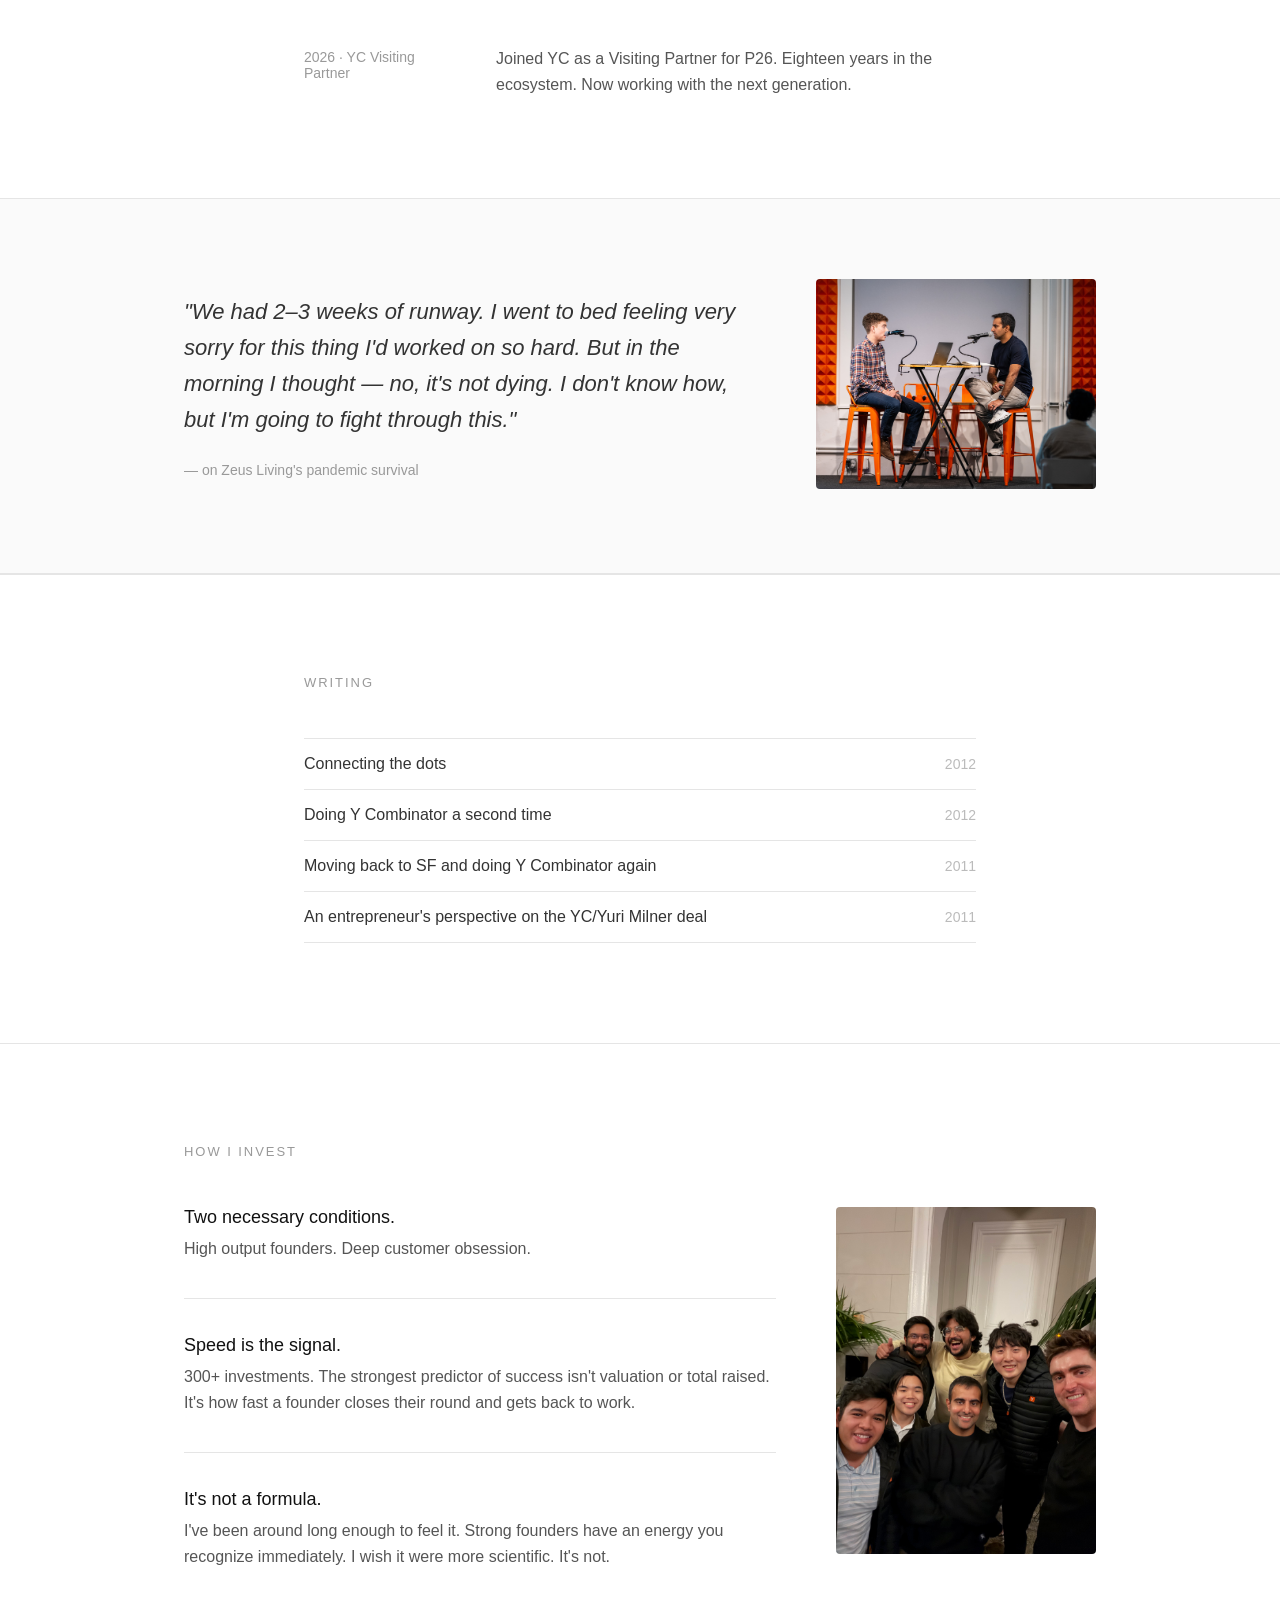
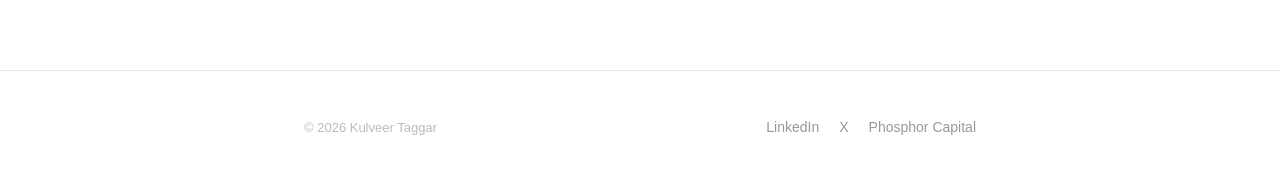
==== commit 7efa68b0: "Swap photos — group photo next to investing, interview next to quote Co-Authored-By: Claude Opus 4.6" ====
--- a/index.html
+++ b/index.html
@@ -93,7 +93,7 @@
           <div class="attribution">— on Zeus Living's pandemic survival</div>
         </div>
         <div class="quote-image">
-          <img src="images/kul-founders-group.jpg" alt="Kulveer with YC founders">
+          <img src="images/kul-founder-1.jpg" alt="Kulveer working with a founder at YC">
         </div>
       </div>
     </div>
@@ -146,7 +146,7 @@
           </div>
         </div>
         <div class="investing-image">
-          <img src="images/kul-founder-2.jpg" alt="Kulveer on stage with a founder at YC">
+          <img src="images/kul-founders-group.jpg" alt="Kulveer with YC founders">
         </div>
       </div>
     </div>
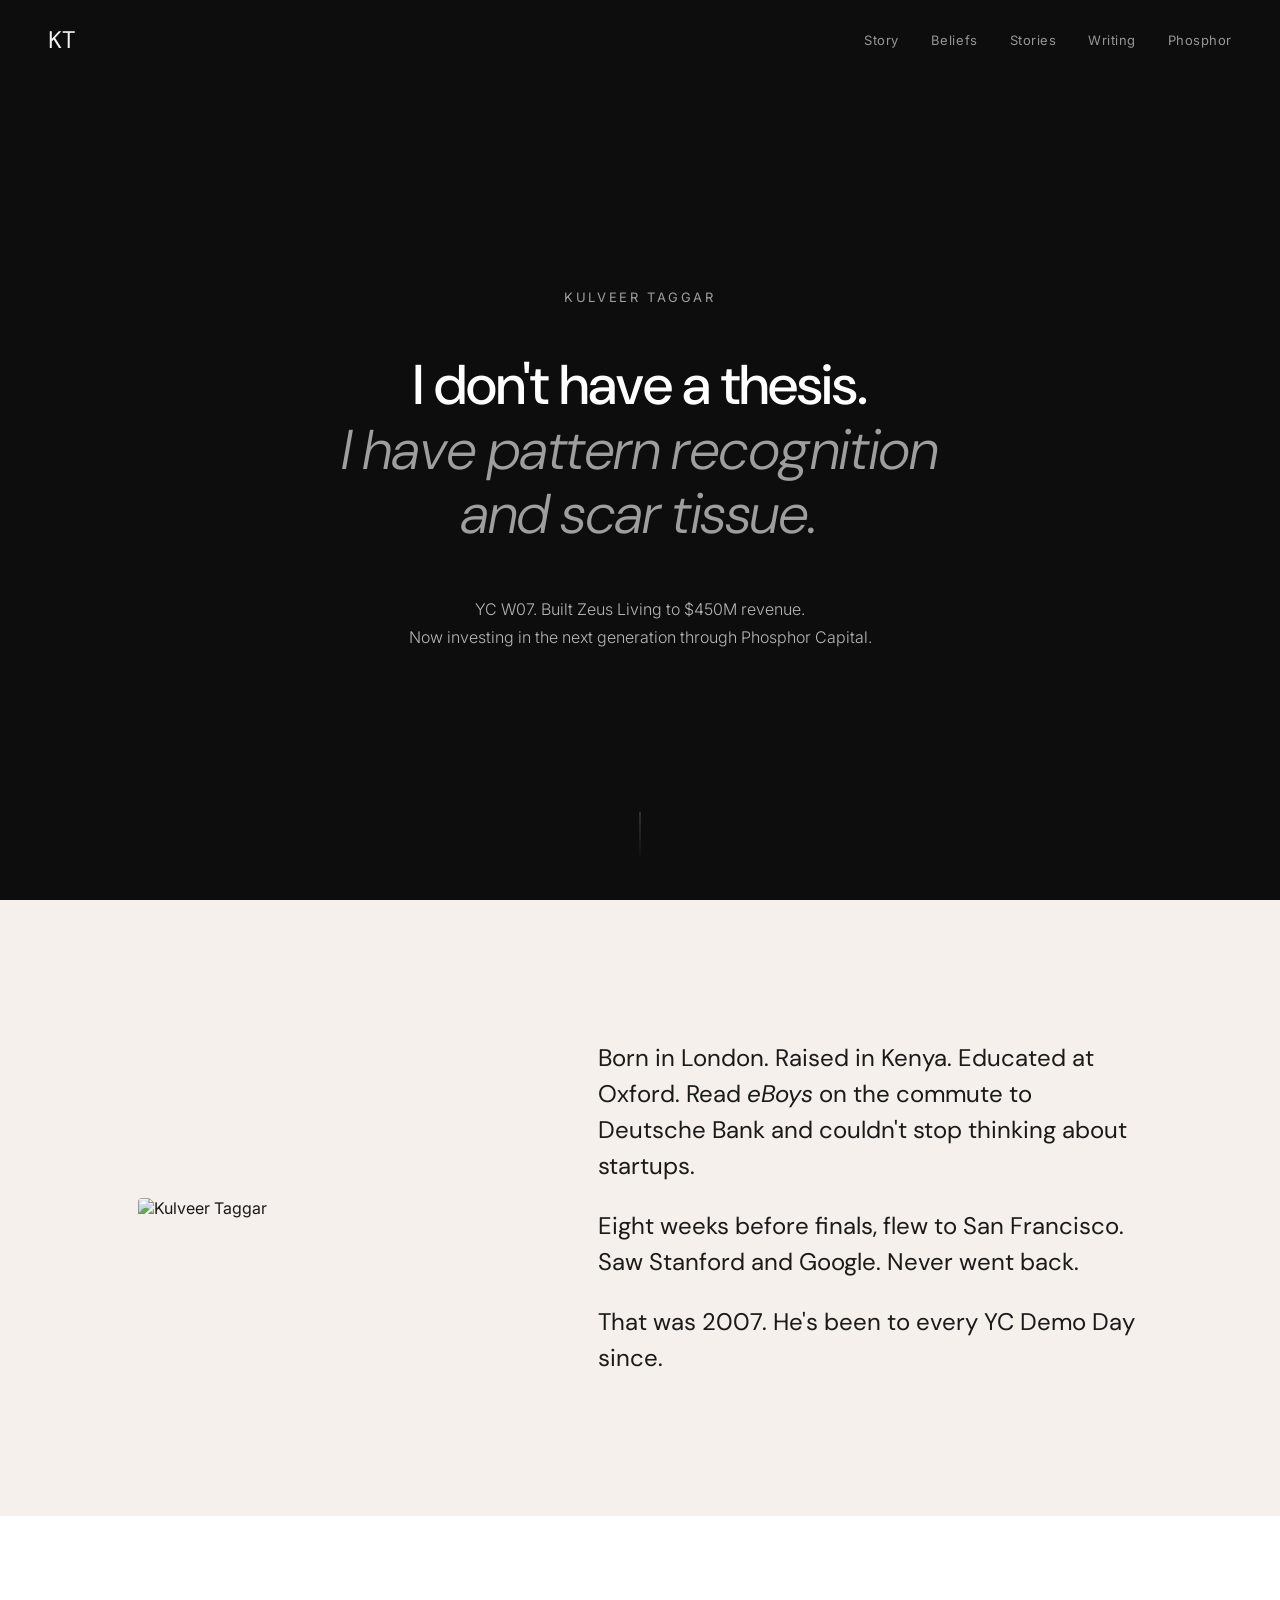
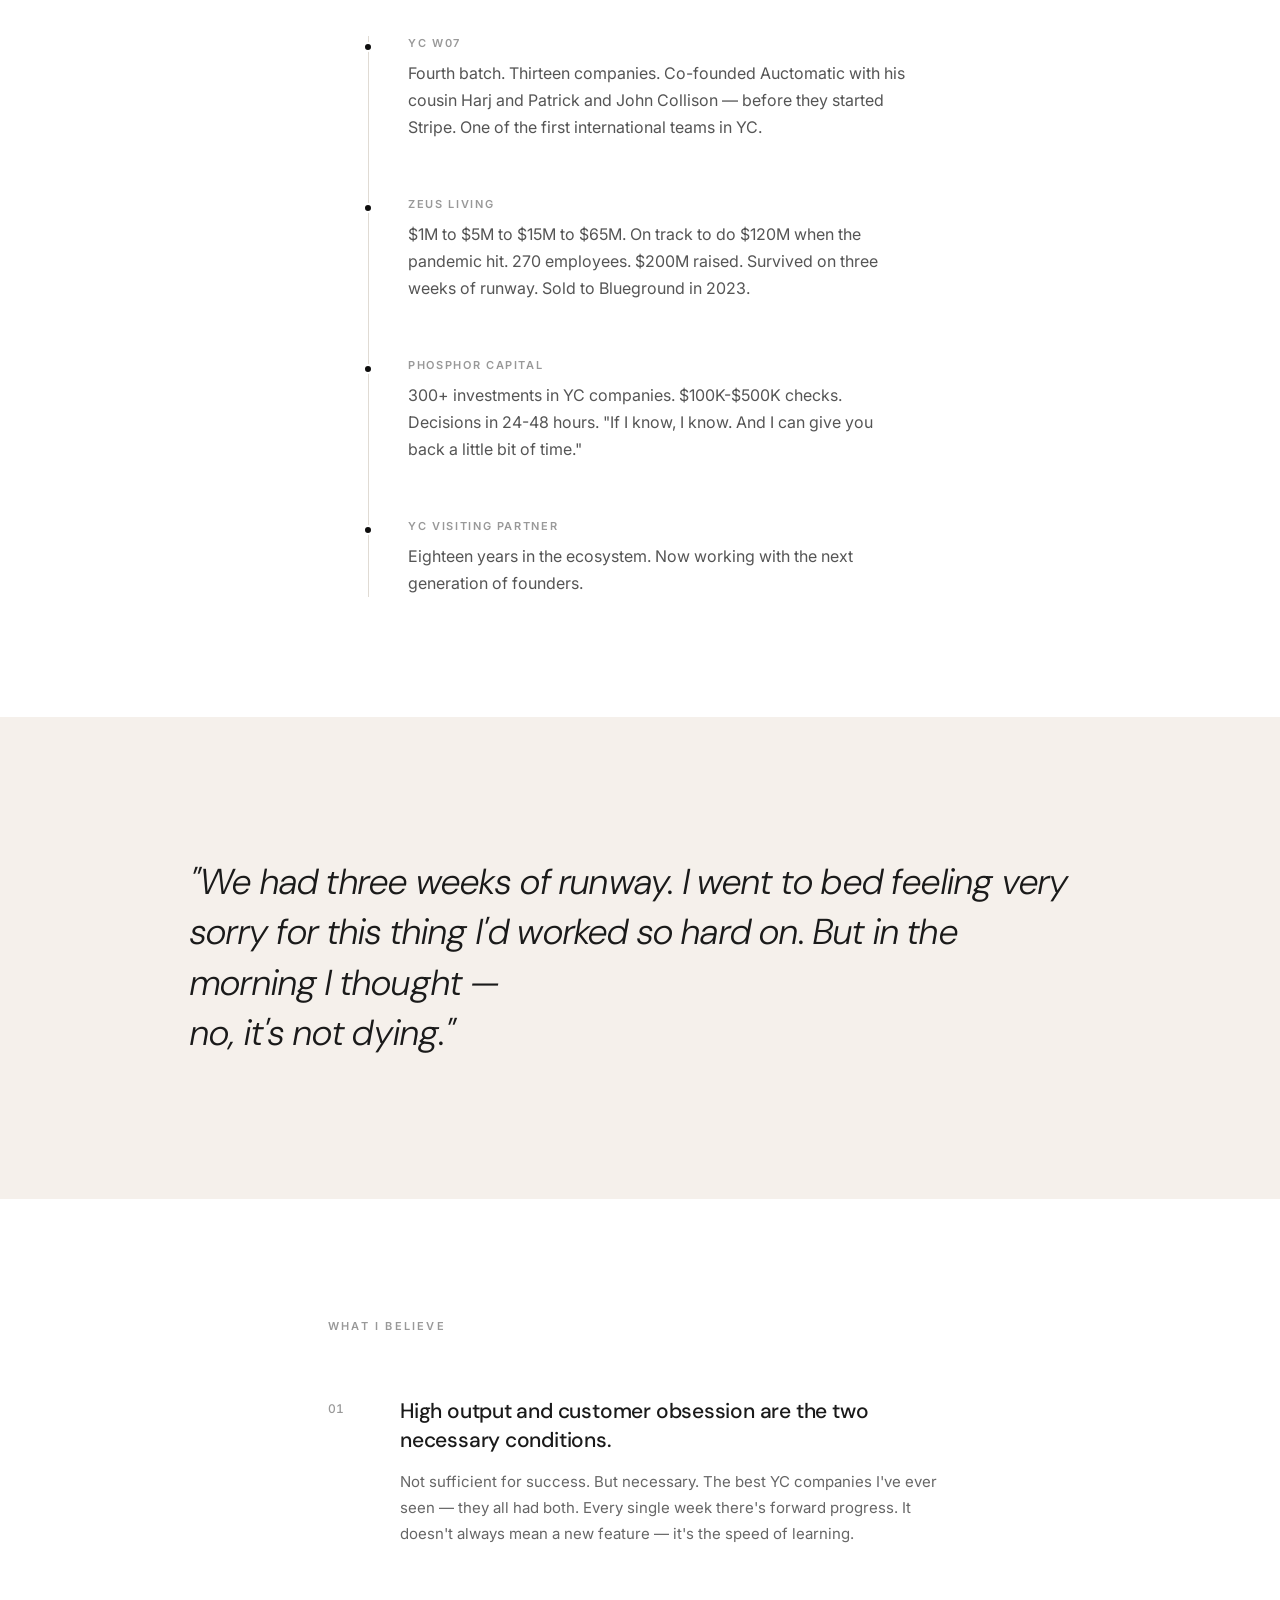
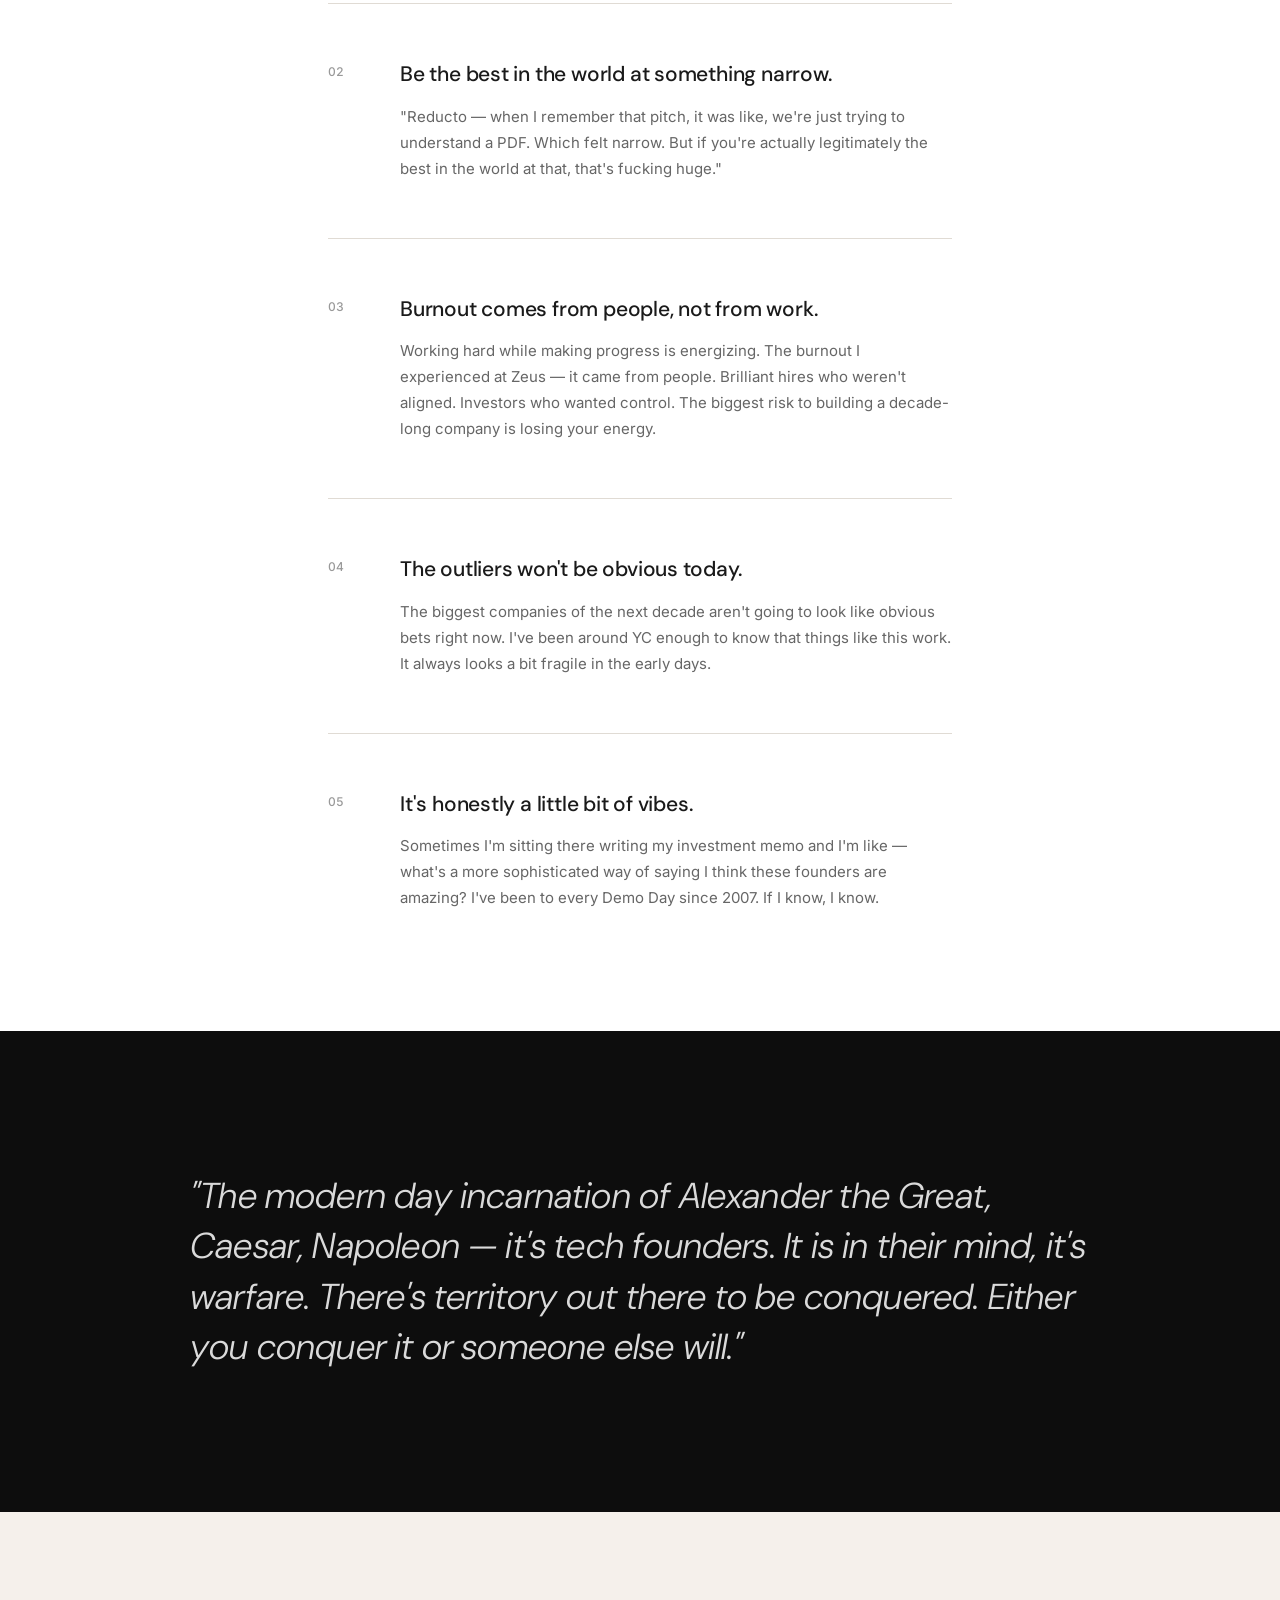
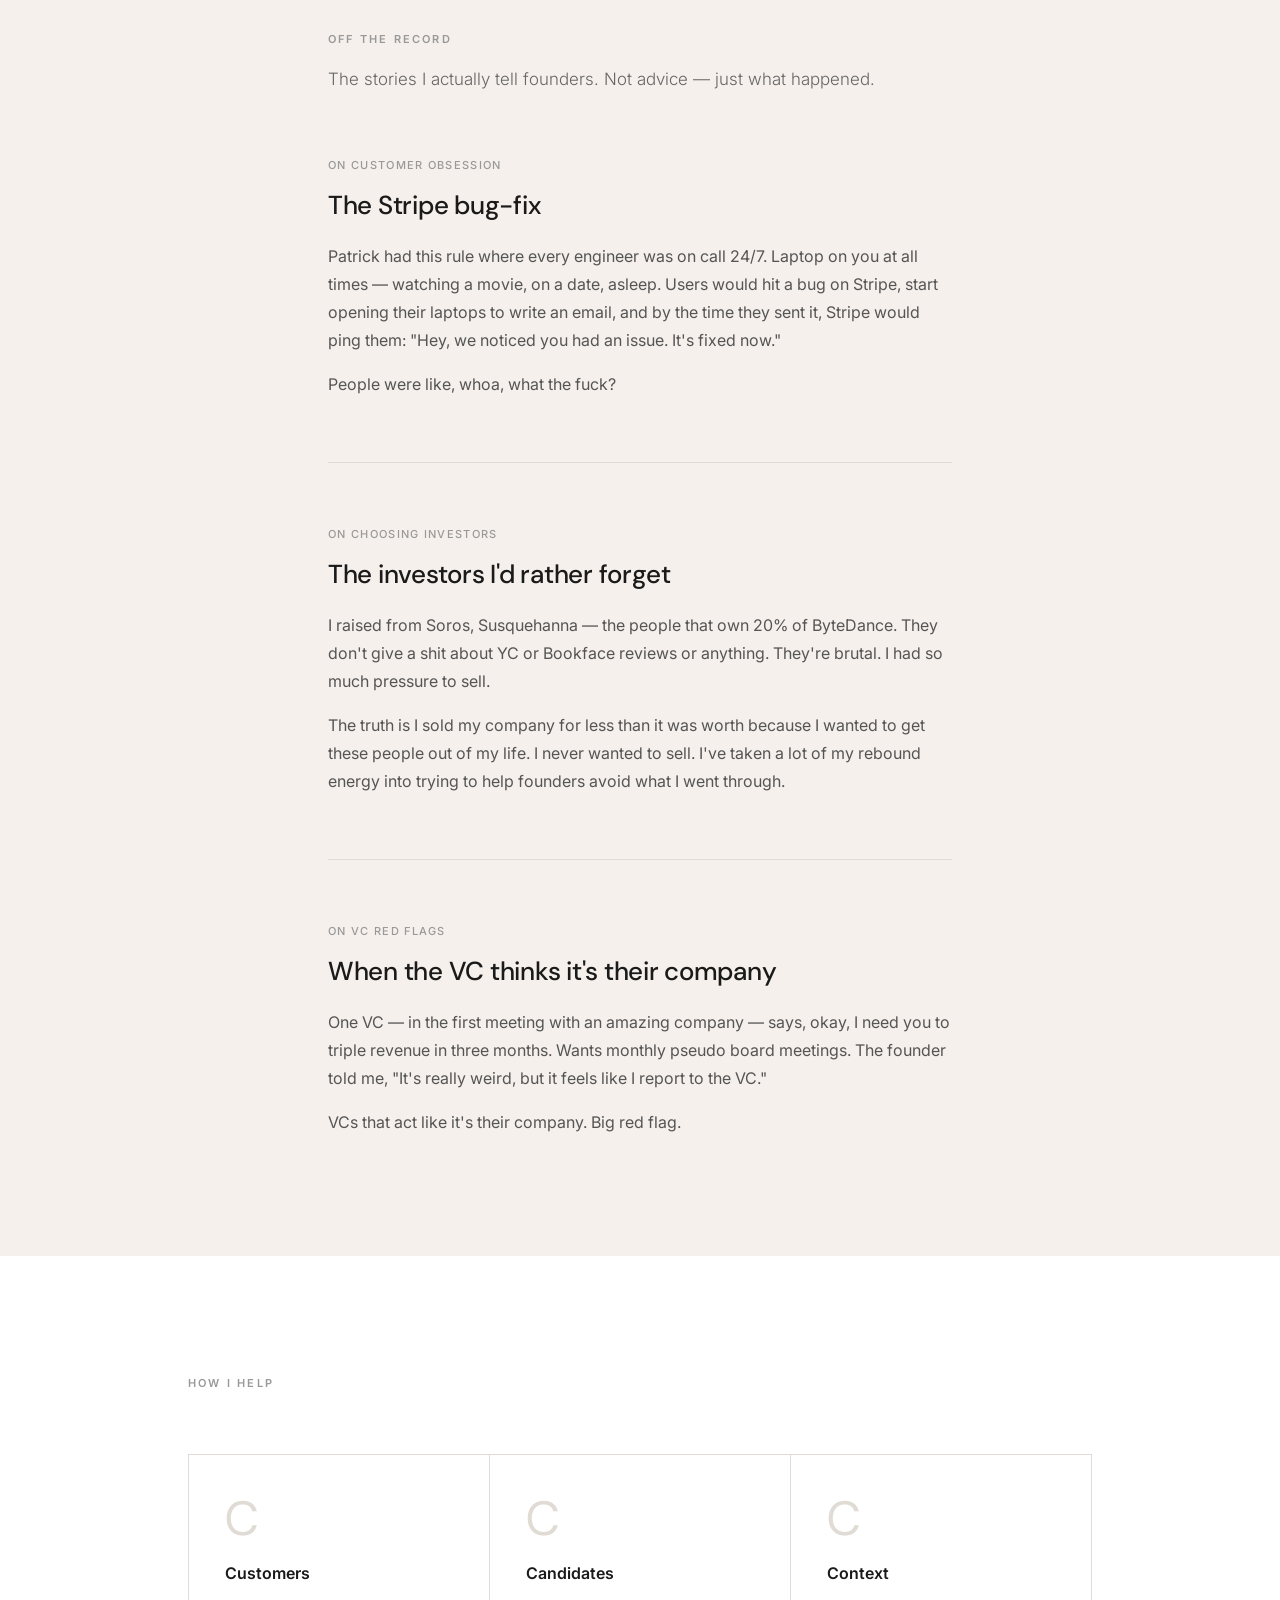
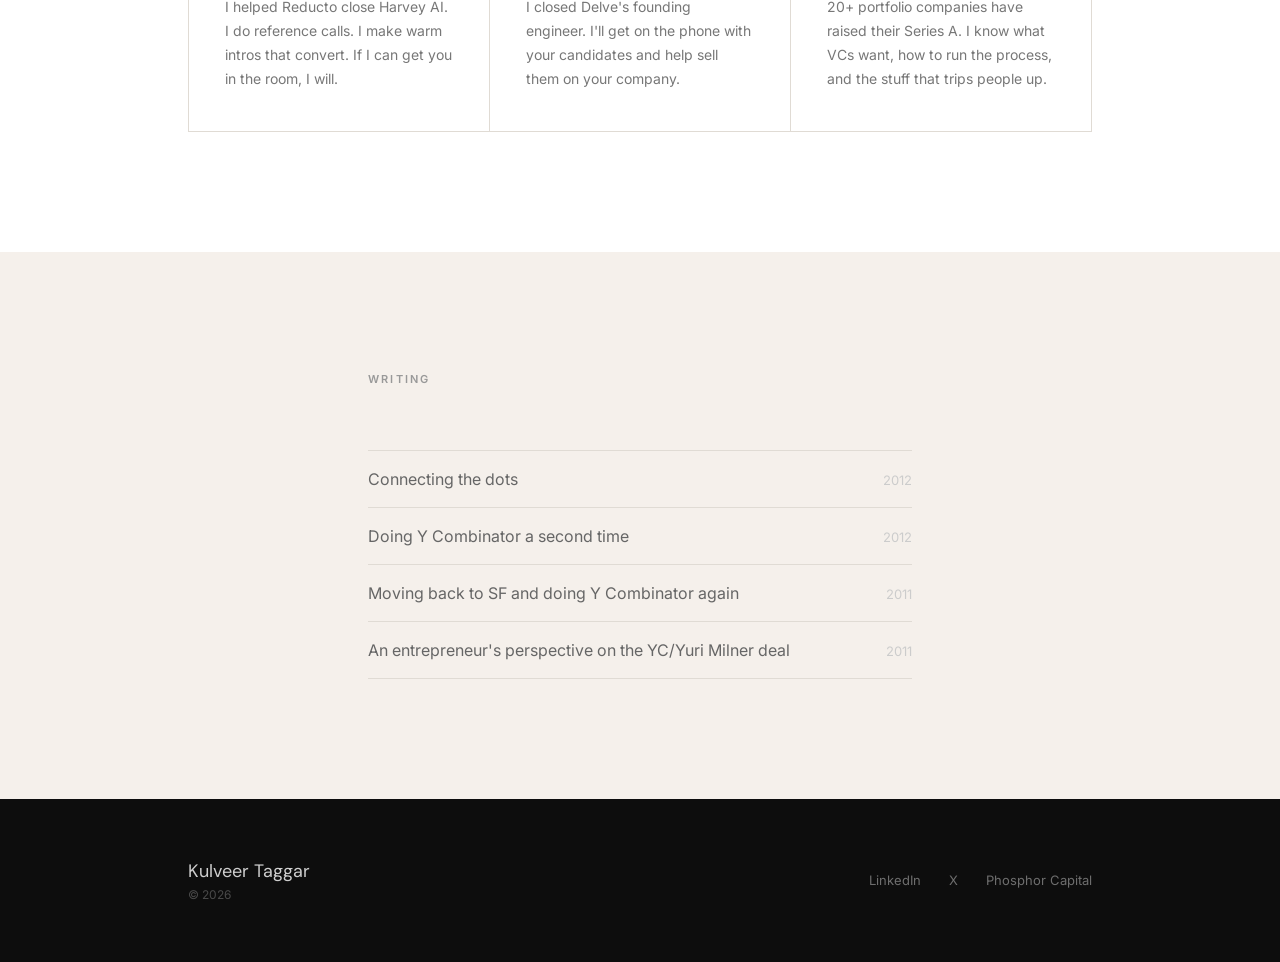
==== commit 5ddf60a7: "Preview: dark hero + DM Sans redesign" ====
--- a/index.html
+++ b/index.html
@@ -7,102 +7,210 @@
   <link href="css/style.css" rel="stylesheet" type="text/css">
   <link href="https://fonts.googleapis.com" rel="preconnect">
   <link href="https://fonts.gstatic.com" rel="preconnect" crossorigin="anonymous">
-  <script src="https://ajax.googleapis.com/ajax/libs/webfont/1.6.26/webfont.js" type="text/javascript"></script>
-  <script type="text/javascript">WebFont.load({ google: { families: ["Jost:300,400,500,600"] } });</script>
+  <link href="https://fonts.googleapis.com/css2?family=DM+Sans:ital,opsz,wght@0,9..40,300;0,9..40,400;0,9..40,500;0,9..40,600;1,9..40,300;1,9..40,400&family=Inter:wght@300;400;500;600&display=swap" rel="stylesheet">
 </head>
 <body>
 
   <!-- NAV -->
   <nav class="navbar">
-    <div class="nav-name">Kulveer Taggar</div>
+    <a href="#" class="nav-name">KT</a>
     <div class="nav-links">
       <a href="#story">Story</a>
+      <a href="#beliefs">Beliefs</a>
+      <a href="#stories">Stories</a>
       <a href="#writing">Writing</a>
-      <a href="#investing">Investing</a>
-      <a href="https://phosphorcap.com" target="_blank">Phosphor Capital</a>
+      <a href="https://phosphorcap.com" target="_blank">Phosphor</a>
     </div>
   </nav>
 
-  <!-- HERO -->
+  <!-- HERO — full viewport, cinematic -->
   <section class="hero">
-    <div class="container-wide">
-      <div class="hero-inner">
-        <div class="hero-text">
-          <h1>Founder. Investor.<br>Advice from experience.</h1>
-          <p>2 YC batches. 2 exits. Over $200M raised. $450M in revenue. Everything I learned, now behind the next wave of YC founders.</p>
-        </div>
-        <div class="hero-image">
-          <img src="images/kulveer-headshot.jpg" alt="Kulveer Taggar">
-        </div>
-      </div>
-    </div>
-  </section>
-
-  <!-- BIO STRIP -->
-  <div class="bio-strip">
-    <div class="container">
-      <p>Born in London. Raised in Kenya. Educated at Oxford.<br>Building in San Francisco since 2007.</p>
-    </div>
-  </div>
-
-  <!-- STORY -->
-  <section class="story section-border" id="story">
-    <div class="container">
-      <h2>Story</h2>
-      <div class="story-list">
-        <div class="story-item">
-          <div class="year">Oxford</div>
-          <div class="content">
-            <p>PPE at Oxford. Founded the entrepreneurship society. Eight weeks before finals, flew to San Francisco, saw Stanford and Google, and never looked back.</p>
-          </div>
-        </div>
-        <div class="story-item">
-          <div class="year">YC W07 · Auctomatic</div>
-          <div class="content">
-            <p>Co-founded Auctomatic with Patrick and John Collison (before Stripe) and his cousin Harj Taggar. One of the first international teams in YC. Has attended every Demo Day since.</p>
-          </div>
-        </div>
-        <div class="story-item">
-          <div class="year">YC S11 · Zeus Living</div>
-          <div class="content">
-            <p>Founded Zeus Living. $450M revenue. $200M raised. 270 employees. Survived the pandemic on three weeks of runway. Sold to Blueground in 2023.</p>
-          </div>
-        </div>
-        <div class="story-item">
-          <div class="year">2024 · Phosphor Capital</div>
-          <div class="content">
-            <p>Launched Phosphor to invest exclusively in YC founders. 296+ investments. $100K-$500K checks. Decisions in 24-48 hours.</p>
-          </div>
-        </div>
-        <div class="story-item">
-          <div class="year">2026 · YC Visiting Partner</div>
-          <div class="content">
-            <p>Joined YC as a Visiting Partner for P26. Eighteen years in the ecosystem. Now working with the next generation.</p>
-          </div>
-        </div>
-      </div>
-    </div>
-  </section>
-
-  <!-- QUOTE -->
-  <div class="quote-section">
-    <div class="container-wide">
-      <div class="quote-with-image">
-        <div class="quote-text">
-          <blockquote>"We had 2–3 weeks of runway. I went to bed feeling very sorry for this thing I'd worked on so hard. But in the morning I thought — no, it's not dying. I don't know how, but I'm going to fight through this."</blockquote>
-          <div class="attribution">— on Zeus Living's pandemic survival</div>
-        </div>
-        <div class="quote-image">
-          <img src="images/kul-founder-1.jpg" alt="Kulveer working with a founder at YC">
-        </div>
-      </div>
-    </div>
-  </div>
+    <div class="hero-content">
+      <div class="hero-eyebrow">Kulveer Taggar</div>
+      <h1 class="hero-headline reveal">
+        I don't have a thesis.<br>
+        <span class="hero-italic">I have pattern recognition<br>and scar tissue.</span>
+      </h1>
+      <div class="hero-bio reveal-delay">
+        YC W07. Built Zeus Living to $450M revenue.<br>
+        Now investing in the next generation through Phosphor Capital.
+      </div>
+    </div>
+    <div class="scroll-hint">
+      <div class="scroll-line"></div>
+    </div>
+  </section>
+
+  <!-- PHOTO + QUOTE — editorial spread -->
+  <section class="editorial">
+    <div class="editorial-inner">
+      <div class="editorial-image">
+        <img src="images/kulveer-headshot.jpg" alt="Kulveer Taggar">
+      </div>
+      <div class="editorial-text">
+        <p class="editorial-lead">Born in London. Raised in Kenya. Educated at Oxford. Read <em>eBoys</em> on the commute to Deutsche Bank and couldn't stop thinking about startups.</p>
+        <p class="editorial-lead">Eight weeks before finals, flew to San Francisco. Saw Stanford and Google. Never went back.</p>
+        <p class="editorial-lead">That was 2007. He's been to every YC Demo Day since.</p>
+      </div>
+    </div>
+  </section>
+
+  <!-- STORY TIMELINE -->
+  <section class="timeline" id="story">
+    <div class="timeline-inner">
+      <div class="timeline-item">
+        <div class="timeline-marker"></div>
+        <div class="timeline-label">YC W07</div>
+        <div class="timeline-content">
+          <p>Fourth batch. Thirteen companies. Co-founded Auctomatic with his cousin Harj and Patrick and John Collison — before they started Stripe. One of the first international teams in YC.</p>
+        </div>
+      </div>
+      <div class="timeline-item">
+        <div class="timeline-marker"></div>
+        <div class="timeline-label">Zeus Living</div>
+        <div class="timeline-content">
+          <p>$1M to $5M to $15M to $65M. On track to do $120M when the pandemic hit. 270 employees. $200M raised. Survived on three weeks of runway. Sold to Blueground in 2023.</p>
+        </div>
+      </div>
+      <div class="timeline-item">
+        <div class="timeline-marker"></div>
+        <div class="timeline-label">Phosphor Capital</div>
+        <div class="timeline-content">
+          <p>300+ investments in YC companies. $100K-$500K checks. Decisions in 24-48 hours. "If I know, I know. And I can give you back a little bit of time."</p>
+        </div>
+      </div>
+      <div class="timeline-item">
+        <div class="timeline-marker"></div>
+        <div class="timeline-label">YC Visiting Partner</div>
+        <div class="timeline-content">
+          <p>Eighteen years in the ecosystem. Now working with the next generation of founders.</p>
+        </div>
+      </div>
+    </div>
+  </section>
+
+  <!-- BIG QUOTE 1 -->
+  <section class="big-quote">
+    <div class="big-quote-inner">
+      <blockquote>
+        "We had three weeks of runway. I went to bed feeling very sorry for this thing I'd worked so hard on. But in the morning I thought —<br><em>no, it's not dying.</em>"
+      </blockquote>
+    </div>
+  </section>
+
+  <!-- BELIEFS -->
+  <section class="beliefs" id="beliefs">
+    <div class="beliefs-inner">
+      <h2 class="section-label">What I believe</h2>
+
+      <div class="belief">
+        <div class="belief-number">01</div>
+        <div class="belief-content">
+          <h3>High output and customer obsession are the two necessary conditions.</h3>
+          <p>Not sufficient for success. But necessary. The best YC companies I've ever seen — they all had both. Every single week there's forward progress. It doesn't always mean a new feature — it's the speed of learning.</p>
+        </div>
+      </div>
+
+      <div class="belief">
+        <div class="belief-number">02</div>
+        <div class="belief-content">
+          <h3>Be the best in the world at something narrow.</h3>
+          <p>"Reducto — when I remember that pitch, it was like, we're just trying to understand a PDF. Which felt narrow. But if you're actually legitimately the best in the world at that, that's fucking huge."</p>
+        </div>
+      </div>
+
+      <div class="belief">
+        <div class="belief-number">03</div>
+        <div class="belief-content">
+          <h3>Burnout comes from people, not from work.</h3>
+          <p>Working hard while making progress is energizing. The burnout I experienced at Zeus — it came from people. Brilliant hires who weren't aligned. Investors who wanted control. The biggest risk to building a decade-long company is losing your energy.</p>
+        </div>
+      </div>
+
+      <div class="belief">
+        <div class="belief-number">04</div>
+        <div class="belief-content">
+          <h3>The outliers won't be obvious today.</h3>
+          <p>The biggest companies of the next decade aren't going to look like obvious bets right now. I've been around YC enough to know that things like this work. It always looks a bit fragile in the early days.</p>
+        </div>
+      </div>
+
+      <div class="belief">
+        <div class="belief-number">05</div>
+        <div class="belief-content">
+          <h3>It's honestly a little bit of vibes.</h3>
+          <p>Sometimes I'm sitting there writing my investment memo and I'm like — what's a more sophisticated way of saying I think these founders are amazing? I've been to every Demo Day since 2007. If I know, I know.</p>
+        </div>
+      </div>
+    </div>
+  </section>
+
+  <!-- BIG QUOTE 2 -->
+  <section class="big-quote dark">
+    <div class="big-quote-inner">
+      <blockquote>
+        "The modern day incarnation of Alexander the Great, Caesar, Napoleon — it's tech founders. It is in their mind, it's warfare. There's territory out there to be conquered. Either you conquer it or someone else will."
+      </blockquote>
+    </div>
+  </section>
+
+  <!-- OFF THE RECORD STORIES -->
+  <section class="stories" id="stories">
+    <div class="stories-inner">
+      <h2 class="section-label">Off the record</h2>
+      <p class="stories-subtitle">The stories I actually tell founders. Not advice — just what happened.</p>
+
+      <div class="story-block">
+        <div class="story-tag">On customer obsession</div>
+        <h3>The Stripe bug-fix</h3>
+        <p>Patrick had this rule where every engineer was on call 24/7. Laptop on you at all times — watching a movie, on a date, asleep. Users would hit a bug on Stripe, start opening their laptops to write an email, and by the time they sent it, Stripe would ping them: "Hey, we noticed you had an issue. It's fixed now."</p>
+        <p>People were like, whoa, what the fuck?</p>
+      </div>
+
+      <div class="story-block">
+        <div class="story-tag">On choosing investors</div>
+        <h3>The investors I'd rather forget</h3>
+        <p>I raised from Soros, Susquehanna — the people that own 20% of ByteDance. They don't give a shit about YC or Bookface reviews or anything. They're brutal. I had so much pressure to sell.</p>
+        <p>The truth is I sold my company for less than it was worth because I wanted to get these people out of my life. I never wanted to sell. I've taken a lot of my rebound energy into trying to help founders avoid what I went through.</p>
+      </div>
+
+      <div class="story-block">
+        <div class="story-tag">On VC red flags</div>
+        <h3>When the VC thinks it's their company</h3>
+        <p>One VC — in the first meeting with an amazing company — says, okay, I need you to triple revenue in three months. Wants monthly pseudo board meetings. The founder told me, "It's really weird, but it feels like I report to the VC."</p>
+        <p>VCs that act like it's their company. Big red flag.</p>
+      </div>
+    </div>
+  </section>
+
+  <!-- HOW I HELP -->
+  <section class="help">
+    <div class="help-inner">
+      <h2 class="section-label">How I help</h2>
+      <div class="help-grid">
+        <div class="help-item">
+          <div class="help-letter">C</div>
+          <h3>Customers</h3>
+          <p>I helped Reducto close Harvey AI. I do reference calls. I make warm intros that convert. If I can get you in the room, I will.</p>
+        </div>
+        <div class="help-item">
+          <div class="help-letter">C</div>
+          <h3>Candidates</h3>
+          <p>I closed Delve's founding engineer. I'll get on the phone with your candidates and help sell them on your company.</p>
+        </div>
+        <div class="help-item">
+          <div class="help-letter">C</div>
+          <h3>Context</h3>
+          <p>20+ portfolio companies have raised their Series A. I know what VCs want, how to run the process, and the stuff that trips people up.</p>
+        </div>
+      </div>
+    </div>
+  </section>
 
   <!-- WRITING -->
-  <section class="writing section-border" id="writing">
-    <div class="container">
-      <h2>Writing</h2>
+  <section class="writing" id="writing">
+    <div class="writing-inner">
+      <h2 class="section-label">Writing</h2>
       <div class="writing-list">
         <a href="writing/connecting-the-dots.html" class="writing-item">
           <span class="writing-title">Connecting the dots</span>
@@ -121,41 +229,16 @@
           <span class="writing-date">2011</span>
         </a>
       </div>
-
-    </div>
-  </section>
-
-
-  <!-- INVESTING -->
-  <section class="investing section-border" id="investing">
-    <div class="container-wide">
-      <h2>How I Invest</h2>
-      <div class="investing-layout">
-        <div class="principles">
-          <div class="principle">
-            <h3>Two necessary conditions.</h3>
-            <p>High output founders. Deep customer obsession.</p>
-          </div>
-          <div class="principle">
-            <h3>Speed is the signal.</h3>
-            <p>300+ investments. The strongest predictor of success isn't valuation or total raised. It's how fast a founder closes their round and gets back to work.</p>
-          </div>
-          <div class="principle">
-            <h3>It's not a formula.</h3>
-            <p>I've been around long enough to feel it. Strong founders have an energy you recognize immediately. I wish it were more scientific. It's not.</p>
-          </div>
-        </div>
-        <div class="investing-image">
-          <img src="images/kul-founders-group.jpg" alt="Kulveer with YC founders">
-        </div>
-      </div>
     </div>
   </section>
 
   <!-- FOOTER -->
   <footer>
     <div class="footer-inner">
-      <div class="footer-copy">&copy; 2026 Kulveer Taggar</div>
+      <div class="footer-left">
+        <div class="footer-name">Kulveer Taggar</div>
+        <div class="footer-copy">&copy; 2026</div>
+      </div>
       <div class="footer-links">
         <a href="https://www.linkedin.com/in/kulveer/" target="_blank">LinkedIn</a>
         <a href="https://x.com/kul" target="_blank">X</a>
@@ -164,5 +247,19 @@
     </div>
   </footer>
 
+  <script>
+    const observer = new IntersectionObserver((entries) => {
+      entries.forEach(entry => {
+        if (entry.isIntersecting) {
+          entry.target.classList.add('visible');
+        }
+      });
+    }, { threshold: 0.15 });
+
+    document.querySelectorAll('.belief, .story-block, .timeline-item, .help-item, .editorial-lead, .reveal, .reveal-delay').forEach(el => {
+      observer.observe(el);
+    });
+  </script>
+
 </body>
 </html>
--- a/css/style.css
+++ b/css/style.css
@@ -4,268 +4,443 @@
   box-sizing: border-box;
 }
 
+:root {
+  --cream: #f5f0eb;
+  --dark: #0d0d0d;
+  --text: #1a1a1a;
+  --muted: #999;
+  --border: #e0dbd4;
+  --display: 'DM Sans', -apple-system, sans-serif;
+  --sans: 'Inter', -apple-system, sans-serif;
+}
+
 body {
-  font-family: 'Jost', sans-serif;
-  background-color: #fff;
-  color: #111;
+  font-family: var(--sans);
+  background-color: var(--cream);
+  color: var(--text);
   -webkit-font-smoothing: antialiased;
-}
-
-a {
-  color: inherit;
-  text-decoration: none;
+  overflow-x: hidden;
+}
+
+a { color: inherit; text-decoration: none; }
+
+/* ANIMATIONS */
+.reveal, .reveal-delay, .belief, .story-block, .timeline-item, .help-item, .editorial-lead {
+  opacity: 0;
+  transform: translateY(30px);
+  transition: opacity 0.8s ease, transform 0.8s ease;
+}
+
+.reveal-delay { transition-delay: 0.3s; }
+
+.visible {
+  opacity: 1;
+  transform: translateY(0);
 }
 
 /* NAV */
 .navbar {
   position: fixed;
-  top: 0;
-  left: 0;
-  right: 0;
+  top: 0; left: 0; right: 0;
   z-index: 100;
-  background-color: rgba(255,255,255,0.95);
-  backdrop-filter: blur(10px);
-  -webkit-backdrop-filter: blur(10px);
-  padding: 20px 60px;
+  padding: 24px 48px;
   display: flex;
   justify-content: space-between;
   align-items: center;
-  border-bottom: 1px solid #eee;
+  mix-blend-mode: difference;
 }
 
 .nav-name {
-  font-size: 16px;
-  font-weight: 500;
-  letter-spacing: 0.03em;
+  font-family: var(--display);
+  font-size: 24px;
+  color: #fff;
 }
 
 .nav-links {
   display: flex;
-  gap: 36px;
-  font-size: 14px;
+  gap: 32px;
+  font-size: 13px;
   font-weight: 400;
-  color: #666;
-}
-
-.nav-links a:hover {
-  color: #111;
-}
-
-/* LAYOUT */
-.container {
-  max-width: 720px;
-  margin: 0 auto;
-  padding: 0 24px;
-}
-
-.container-wide {
-  max-width: 960px;
-  margin: 0 auto;
-  padding: 0 24px;
-}
-
-section {
-  padding: 100px 0;
-}
-
-.section-border {
-  border-top: 1px solid #e5e5e5;
-}
+  color: rgba(255,255,255,0.6);
+  letter-spacing: 0.04em;
+}
+
+.nav-links a:hover { color: #fff; }
 
 /* HERO */
 .hero {
-  min-height: 90vh;
+  min-height: 100vh;
+  background-color: var(--dark);
   display: flex;
+  flex-direction: column;
+  justify-content: center;
   align-items: center;
-  padding-top: 80px;
-}
-
-.hero-inner {
-  display: flex;
+  padding: 120px 48px 80px;
+  position: relative;
+  text-align: center;
+}
+
+.hero-content {
+  max-width: 900px;
+}
+
+.hero-eyebrow {
+  font-size: 13px;
+  letter-spacing: 0.2em;
+  text-transform: uppercase;
+  color: rgba(255,255,255,0.6);
+  margin-bottom: 48px;
+}
+
+.hero-headline {
+  font-family: var(--display);
+  font-size: 56px;
+  font-weight: 500;
+  line-height: 1.15;
+  letter-spacing: -0.015em;
+  color: #fff;
+  margin-bottom: 48px;
+}
+
+.hero-italic {
+  font-style: italic;
+  font-weight: 300;
+  letter-spacing: 0.01em;
+  color: rgba(255,255,255,0.6);
+}
+
+.hero-bio {
+  font-size: 16px;
+  line-height: 28px;
+  color: rgba(255,255,255,0.7);
+  font-weight: 300;
+}
+
+.scroll-hint {
+  position: absolute;
+  bottom: 40px;
+  left: 50%;
+  transform: translateX(-50%);
+}
+
+.scroll-line {
+  width: 1px;
+  height: 48px;
+  background: linear-gradient(to bottom, rgba(255,255,255,0.3), transparent);
+  animation: pulse-line 2s ease-in-out infinite;
+}
+
+@keyframes pulse-line {
+  0%, 100% { opacity: 0.3; }
+  50% { opacity: 0.8; }
+}
+
+/* EDITORIAL SPREAD */
+.editorial {
+  padding: 140px 0;
+  background-color: var(--cream);
+}
+
+.editorial-inner {
+  max-width: 1100px;
+  margin: 0 auto;
+  padding: 0 48px;
+  display: grid;
+  grid-template-columns: 380px 1fr;
+  gap: 80px;
   align-items: center;
-  gap: 80px;
-}
-
-.hero-text h1 {
-  font-size: 48px;
-  font-weight: 300;
-  line-height: 1.2;
-  margin-bottom: 28px;
-  letter-spacing: -0.02em;
-}
-
-.hero-text p {
-  font-size: 18px;
-  line-height: 30px;
-  color: #555;
-  max-width: 520px;
-}
-
-.hero-image img {
-  width: 260px;
+}
+
+.editorial-image img {
+  width: 100%;
+  border-radius: 4px;
+  filter: grayscale(20%);
+  aspect-ratio: 3/4;
   object-fit: cover;
-  display: block;
-  border-radius: 4px;
-  filter: grayscale(15%);
-}
-
-/* BIO STRIP */
-.bio-strip {
-  background-color: #fafafa;
-  border-top: 1px solid #e5e5e5;
-  border-bottom: 1px solid #e5e5e5;
-  padding: 60px 0;
-}
-
-.bio-strip p {
-  font-size: 22px;
-  line-height: 36px;
-  color: #333;
-  text-align: center;
-  max-width: 700px;
-  margin: 0 auto;
-  font-weight: 300;
-}
-
-/* STORY */
-.story h2, .investing h2, .portfolio-section h2 {
-  font-size: 13px;
-  font-weight: 500;
+  object-position: center 20%;
+}
+
+.editorial-lead {
+  font-family: var(--display);
+  font-size: 24px;
+  line-height: 1.5;
+  color: var(--text);
+  margin-bottom: 24px;
+}
+
+.editorial-lead:last-child { margin-bottom: 0; }
+
+.editorial-lead em {
+  font-style: italic;
+}
+
+/* TIMELINE */
+.timeline {
+  background-color: #fff;
+  padding: 120px 0;
+}
+
+.timeline-inner {
+  max-width: 640px;
+  margin: 0 auto;
+  padding: 0 48px;
+  position: relative;
+}
+
+.timeline-inner::before {
+  content: '';
+  position: absolute;
+  left: 48px;
+  top: 0;
+  bottom: 0;
+  width: 1px;
+  background: var(--border);
+}
+
+.timeline-item {
+  padding-left: 40px;
+  margin-bottom: 56px;
+  position: relative;
+}
+
+.timeline-item:last-child { margin-bottom: 0; }
+
+.timeline-marker {
+  position: absolute;
+  left: -5px;
+  top: 6px;
+  width: 10px;
+  height: 10px;
+  border-radius: 50%;
+  background: var(--dark);
+  border: 2px solid #fff;
+}
+
+.timeline-label {
+  font-size: 11px;
+  font-weight: 600;
   letter-spacing: 0.15em;
   text-transform: uppercase;
-  color: #999;
-  margin-bottom: 48px;
-}
-
-.story-list {
-  display: flex;
-  flex-direction: column;
-  gap: 48px;
-}
-
-.story-item {
+  color: var(--muted);
+  margin-bottom: 10px;
+}
+
+.timeline-content p {
+  font-size: 16px;
+  line-height: 27px;
+  color: #555;
+}
+
+/* BIG QUOTE */
+.big-quote {
+  padding: 140px 48px;
+  background-color: var(--cream);
+}
+
+.big-quote.dark {
+  background-color: var(--dark);
+}
+
+.big-quote-inner {
+  max-width: 900px;
+  margin: 0 auto;
+}
+
+.big-quote blockquote {
+  font-family: var(--display);
+  font-size: 36px;
+  line-height: 1.4;
+  font-weight: 300;
+  font-style: italic;
+  letter-spacing: 0.005em;
+  color: var(--text);
+}
+
+.big-quote.dark blockquote {
+  color: rgba(255,255,255,0.85);
+}
+
+.big-quote blockquote em {
+  font-style: italic;
+}
+
+/* SECTION LABEL */
+.section-label {
+  font-size: 11px;
+  font-weight: 600;
+  letter-spacing: 0.2em;
+  text-transform: uppercase;
+  color: var(--muted);
+  margin-bottom: 64px;
+}
+
+/* BELIEFS */
+.beliefs {
+  background-color: #fff;
+  padding: 120px 0;
+}
+
+.beliefs-inner {
+  max-width: 720px;
+  margin: 0 auto;
+  padding: 0 48px;
+}
+
+.belief {
   display: grid;
-  grid-template-columns: 160px 1fr;
-  gap: 32px;
-}
-
-.story-item .year {
+  grid-template-columns: 48px 1fr;
+  gap: 24px;
+  margin-bottom: 56px;
+  padding-bottom: 56px;
+  border-bottom: 1px solid var(--border);
+}
+
+.belief:last-child {
+  border-bottom: none;
+  margin-bottom: 0;
+  padding-bottom: 0;
+}
+
+.belief-number {
+  font-size: 12px;
+  font-weight: 500;
+  color: var(--muted);
+  padding-top: 4px;
+  font-variant-numeric: tabular-nums;
+}
+
+.belief-content h3 {
+  font-family: var(--display);
+  font-size: 21px;
+  font-weight: 500;
+  line-height: 1.4;
+  letter-spacing: -0.01em;
+  margin-bottom: 14px;
+  color: var(--text);
+}
+
+.belief-content p {
+  font-size: 15px;
+  line-height: 26px;
+  color: #666;
+}
+
+/* STORIES */
+.stories {
+  background-color: var(--cream);
+  padding: 120px 0;
+}
+
+.stories-inner {
+  max-width: 720px;
+  margin: 0 auto;
+  padding: 0 48px;
+}
+
+.stories-subtitle {
+  font-size: 17px;
+  color: #666;
+  margin-top: -44px;
+  margin-bottom: 64px;
+  font-weight: 300;
+  line-height: 1.6;
+}
+
+.story-block {
+  margin-bottom: 64px;
+  padding-bottom: 64px;
+  border-bottom: 1px solid var(--border);
+}
+
+.story-block:last-child {
+  border-bottom: none;
+  margin-bottom: 0;
+  padding-bottom: 0;
+}
+
+.story-tag {
+  font-size: 11px;
+  font-weight: 500;
+  letter-spacing: 0.12em;
+  text-transform: uppercase;
+  color: var(--muted);
+  margin-bottom: 16px;
+}
+
+.story-block h3 {
+  font-family: var(--display);
+  font-size: 26px;
+  font-weight: 500;
+  letter-spacing: -0.01em;
+  margin-bottom: 20px;
+  color: var(--text);
+}
+
+.story-block p {
+  font-size: 16px;
+  line-height: 28px;
+  color: #555;
+  margin-bottom: 16px;
+}
+
+.story-block p:last-child { margin-bottom: 0; }
+
+/* HELP */
+.help {
+  background-color: #fff;
+  padding: 120px 0;
+}
+
+.help-inner {
+  max-width: 1000px;
+  margin: 0 auto;
+  padding: 0 48px;
+}
+
+.help-grid {
+  display: grid;
+  grid-template-columns: 1fr 1fr 1fr;
+  gap: 1px;
+  background: var(--border);
+  border: 1px solid var(--border);
+}
+
+.help-item {
+  background: #fff;
+  padding: 40px 36px;
+}
+
+.help-letter {
+  font-family: var(--display);
+  font-size: 48px;
+  color: var(--border);
+  line-height: 1;
+  margin-bottom: 20px;
+}
+
+.help-item h3 {
+  font-size: 16px;
+  font-weight: 600;
+  margin-bottom: 12px;
+  color: var(--text);
+}
+
+.help-item p {
   font-size: 14px;
-  font-weight: 400;
-  color: #999;
-  padding-top: 3px;
-}
-
-.story-item .content h3 {
-  font-size: 18px;
-  font-weight: 500;
-  margin-bottom: 8px;
-}
-
-.story-item .content p {
-  font-size: 16px;
-  line-height: 26px;
-  color: #555;
-}
-
-/* PORTFOLIO */
-.portfolio-section {
-  padding: 100px 0;
-}
-
-.portfolio-grid {
-  display: flex;
-  flex-wrap: wrap;
-  gap: 0;
-}
-
-.portfolio-grid a {
-  font-size: 16px;
-  color: #555;
-  padding: 6px 0;
-  border-bottom: 1px solid transparent;
-  transition: color 0.15s;
-}
-
-.portfolio-grid a:hover {
-  color: #111;
-}
-
-.portfolio-grid a::after {
-  content: ", ";
-  color: #ccc;
-}
-
-.portfolio-grid a:last-child::after {
-  content: "";
-}
-
-.portfolio-note {
-  margin-top: 24px;
-  font-size: 14px;
-  color: #999;
-}
-
-/* QUOTE WITH IMAGE */
-.quote-with-image {
-  display: grid;
-  grid-template-columns: 1fr 280px;
-  gap: 60px;
-  align-items: center;
-}
-
-.quote-text blockquote {
-  font-size: 22px;
-  line-height: 36px;
-  font-weight: 300;
-  color: #333;
-  font-style: italic;
+  line-height: 24px;
+  color: #777;
+}
+
+/* WRITING */
+.writing {
+  background-color: var(--cream);
+  padding: 120px 0;
+}
+
+.writing-inner {
   max-width: 640px;
-}
-
-.quote-text .attribution {
-  margin-top: 24px;
-  font-size: 14px;
-  color: #999;
-  font-style: normal;
-}
-
-.quote-image img {
-  width: 100%;
-  border-radius: 4px;
-  object-fit: cover;
-  aspect-ratio: 4/3;
-}
-
-/* INVESTING WITH IMAGE */
-.investing-layout {
-  display: grid;
-  grid-template-columns: 1fr 260px;
-  gap: 60px;
-  align-items: start;
-}
-
-.investing-image {
-  position: sticky;
-  top: 100px;
-}
-
-.investing-image img {
-  width: 100%;
-  border-radius: 4px;
-  object-fit: cover;
-  aspect-ratio: 3/4;
-  object-position: center 20%;
-}
-
-/* WRITING */
-.writing h2 {
-  font-size: 13px;
-  font-weight: 500;
-  letter-spacing: 0.15em;
-  text-transform: uppercase;
-  color: #999;
-  margin-bottom: 48px;
+  margin: 0 auto;
+  padding: 0 48px;
 }
 
 .writing-list {
@@ -277,132 +452,67 @@
   display: flex;
   justify-content: space-between;
   align-items: baseline;
-  padding: 16px 0;
-  border-bottom: 1px solid #e5e5e5;
-  transition: color 0.15s;
+  padding: 18px 0;
+  border-bottom: 1px solid var(--border);
   gap: 24px;
-}
-
-.writing-item:first-child {
-  border-top: 1px solid #e5e5e5;
-}
-
-.writing-item:hover {
-  color: #000;
-}
-
-.writing-item:hover .writing-title {
-  color: #000;
-}
+  transition: all 0.2s;
+}
+
+.writing-item:first-child { border-top: 1px solid var(--border); }
+.writing-item:hover { padding-left: 8px; }
+.writing-item:hover .writing-title { color: var(--text); }
 
 .writing-title {
   font-size: 16px;
-  color: #333;
-  transition: color 0.15s;
+  color: #666;
+  transition: color 0.2s;
 }
 
 .writing-date {
-  font-size: 14px;
-  color: #bbb;
+  font-size: 13px;
+  color: #ccc;
   flex-shrink: 0;
-}
-
-.writing-archive {
-  display: inline-block;
-  margin-top: 24px;
-  font-size: 14px;
-  color: #999;
-  border-bottom: 1px solid #ccc;
-  transition: color 0.15s;
-}
-
-.writing-archive:hover {
-  color: #111;
-}
-
-/* INVESTING */
-.investing {
-  padding: 100px 0;
-}
-
-.principles {
-  display: flex;
-  flex-direction: column;
-  gap: 36px;
-}
-
-.principle {
-  padding-bottom: 36px;
-  border-bottom: 1px solid #e5e5e5;
-}
-
-.principle:last-child {
-  border-bottom: none;
-  padding-bottom: 0;
-}
-
-.principle h3 {
-  font-size: 18px;
-  font-weight: 500;
-  margin-bottom: 8px;
-}
-
-.principle p {
-  font-size: 16px;
-  line-height: 26px;
-  color: #555;
-}
-
-/* QUOTE */
-.quote-section {
-  background-color: #fafafa;
-  border-top: 1px solid #e5e5e5;
-  border-bottom: 1px solid #e5e5e5;
-  padding: 80px 0;
 }
 
 /* FOOTER */
 footer {
-  border-top: 1px solid #e5e5e5;
-  padding: 48px 0;
+  background-color: var(--dark);
+  padding: 60px 0;
 }
 
 .footer-inner {
-  max-width: 720px;
-  margin: 0 auto;
-  padding: 0 24px;
+  max-width: 1000px;
+  margin: 0 auto;
+  padding: 0 48px;
   display: flex;
   justify-content: space-between;
   align-items: center;
 }
 
+.footer-name {
+  font-family: var(--display);
+  font-size: 18px;
+  color: rgba(255,255,255,0.8);
+  margin-bottom: 4px;
+}
+
+.footer-copy {
+  font-size: 12px;
+  color: rgba(255,255,255,0.25);
+}
+
 .footer-links {
   display: flex;
-  gap: 20px;
-  align-items: center;
+  gap: 28px;
 }
 
 .footer-links a {
-  color: #999;
-  font-size: 14px;
-  transition: color 0.15s;
-}
-
-.footer-links a:hover {
-  color: #111;
-}
-
-.footer-copy {
-  color: #bbb;
+  color: rgba(255,255,255,0.4);
   font-size: 13px;
-}
-
-.social-icon {
-  width: 20px;
-  height: 20px;
-  display: inline-block;
-  vertical-align: middle;
-}
+  transition: color 0.2s;
+}
+
+.footer-links a:hover { color: #fff; }
 
 /* POST PAGES */
 .post {
@@ -417,17 +527,17 @@
 }
 
 .post-title {
-  font-size: 36px;
-  font-weight: 400;
-  line-height: 1.25;
-  letter-spacing: -0.01em;
+  font-family: var(--display);
+  font-size: 42px;
+  font-weight: 500;
+  line-height: 1.2;
   margin-bottom: 48px;
 }
 
 .post-body p {
   font-size: 17px;
   line-height: 28px;
-  color: #333;
+  color: #444;
   margin-bottom: 20px;
 }
 
@@ -436,93 +546,78 @@
   font-weight: 500;
   margin-top: 40px;
   margin-bottom: 12px;
-  color: #111;
+  color: var(--text);
 }
 
 .post-back {
   display: inline-block;
   margin-top: 48px;
   font-size: 14px;
-  color: #999;
-  border-bottom: 1px solid #ccc;
-  transition: color 0.15s;
-}
-
-.post-back:hover {
-  color: #111;
-}
+  color: var(--muted);
+  border-bottom: 1px solid var(--border);
+  transition: color 0.2s;
+}
+
+.post-back:hover { color: var(--text); }
 
 /* RESPONSIVE */
+@media (max-width: 900px) {
+  .editorial-inner {
+    grid-template-columns: 1fr;
+    gap: 48px;
+  }
+  .editorial-image img {
+    max-width: 320px;
+  }
+}
+
 @media (max-width: 768px) {
-  .navbar {
-    padding: 16px 24px;
-  }
-  .nav-links {
-    gap: 24px;
-    font-size: 13px;
-  }
-  .hero {
-    min-height: auto;
-    padding-top: 120px;
-    padding-bottom: 60px;
-  }
-  .hero .container-wide {
-    max-width: 100%;
-  }
-  .hero-inner {
-    flex-direction: column-reverse;
-    gap: 40px;
+  .navbar { padding: 20px 24px; }
+  .nav-links { gap: 20px; font-size: 12px; }
+
+  .hero { padding: 100px 24px 60px; }
+  .hero-headline { font-size: 40px; }
+  .hero-eyebrow { margin-bottom: 32px; }
+
+  .editorial { padding: 80px 0; }
+  .editorial-inner { padding: 0 24px; gap: 40px; }
+  .editorial-image img { max-width: 260px; }
+  .editorial-lead { font-size: 20px; }
+
+  .timeline { padding: 80px 0; }
+  .timeline-inner { padding: 0 24px; }
+  .timeline-inner::before { left: 24px; }
+
+  .big-quote { padding: 80px 24px; }
+  .big-quote blockquote { font-size: 26px; }
+
+  .beliefs { padding: 80px 0; }
+  .beliefs-inner { padding: 0 24px; }
+  .belief { grid-template-columns: 1fr; gap: 8px; }
+  .belief-number { font-size: 11px; }
+
+  .stories { padding: 80px 0; }
+  .stories-inner { padding: 0 24px; }
+  .story-block h3 { font-size: 22px; }
+
+  .help { padding: 80px 0; }
+  .help-inner { padding: 0 24px; }
+  .help-grid { grid-template-columns: 1fr; }
+
+  .writing { padding: 80px 0; }
+  .writing-inner { padding: 0 24px; }
+
+  footer { padding: 40px 0; }
+  .footer-inner {
+    padding: 0 24px;
+    flex-direction: column;
+    gap: 20px;
     text-align: center;
   }
-  .hero-text h1 {
-    font-size: 32px;
-  }
-  .hero-text p {
-    max-width: 100%;
-  }
-  .hero-image img {
-    width: 200px;
-    margin: 0 auto;
-  }
-  section {
-    padding: 70px 0;
-  }
-  .story-item {
-    grid-template-columns: 1fr;
-    gap: 8px;
-  }
-  .bio-strip p {
-    font-size: 18px;
-    line-height: 30px;
-  }
-  .quote-with-image {
-    grid-template-columns: 1fr;
-    gap: 32px;
-  }
-  .quote-text blockquote {
-    font-size: 18px;
-    line-height: 30px;
-  }
-  .quote-image img {
-    max-width: 240px;
-  }
-  .investing-layout {
-    grid-template-columns: 1fr;
-    gap: 32px;
-  }
-  .investing-image {
-    position: static;
-    max-width: 240px;
-  }
-  .footer-inner {
-    flex-direction: column;
-    gap: 16px;
-    text-align: center;
-  }
 }
 
 @media (max-width: 480px) {
-  .nav-links {
-    display: none;
-  }
-}
+  .nav-links { display: none; }
+  .hero-headline { font-size: 32px; }
+  .hero-bio { font-size: 14px; }
+}
